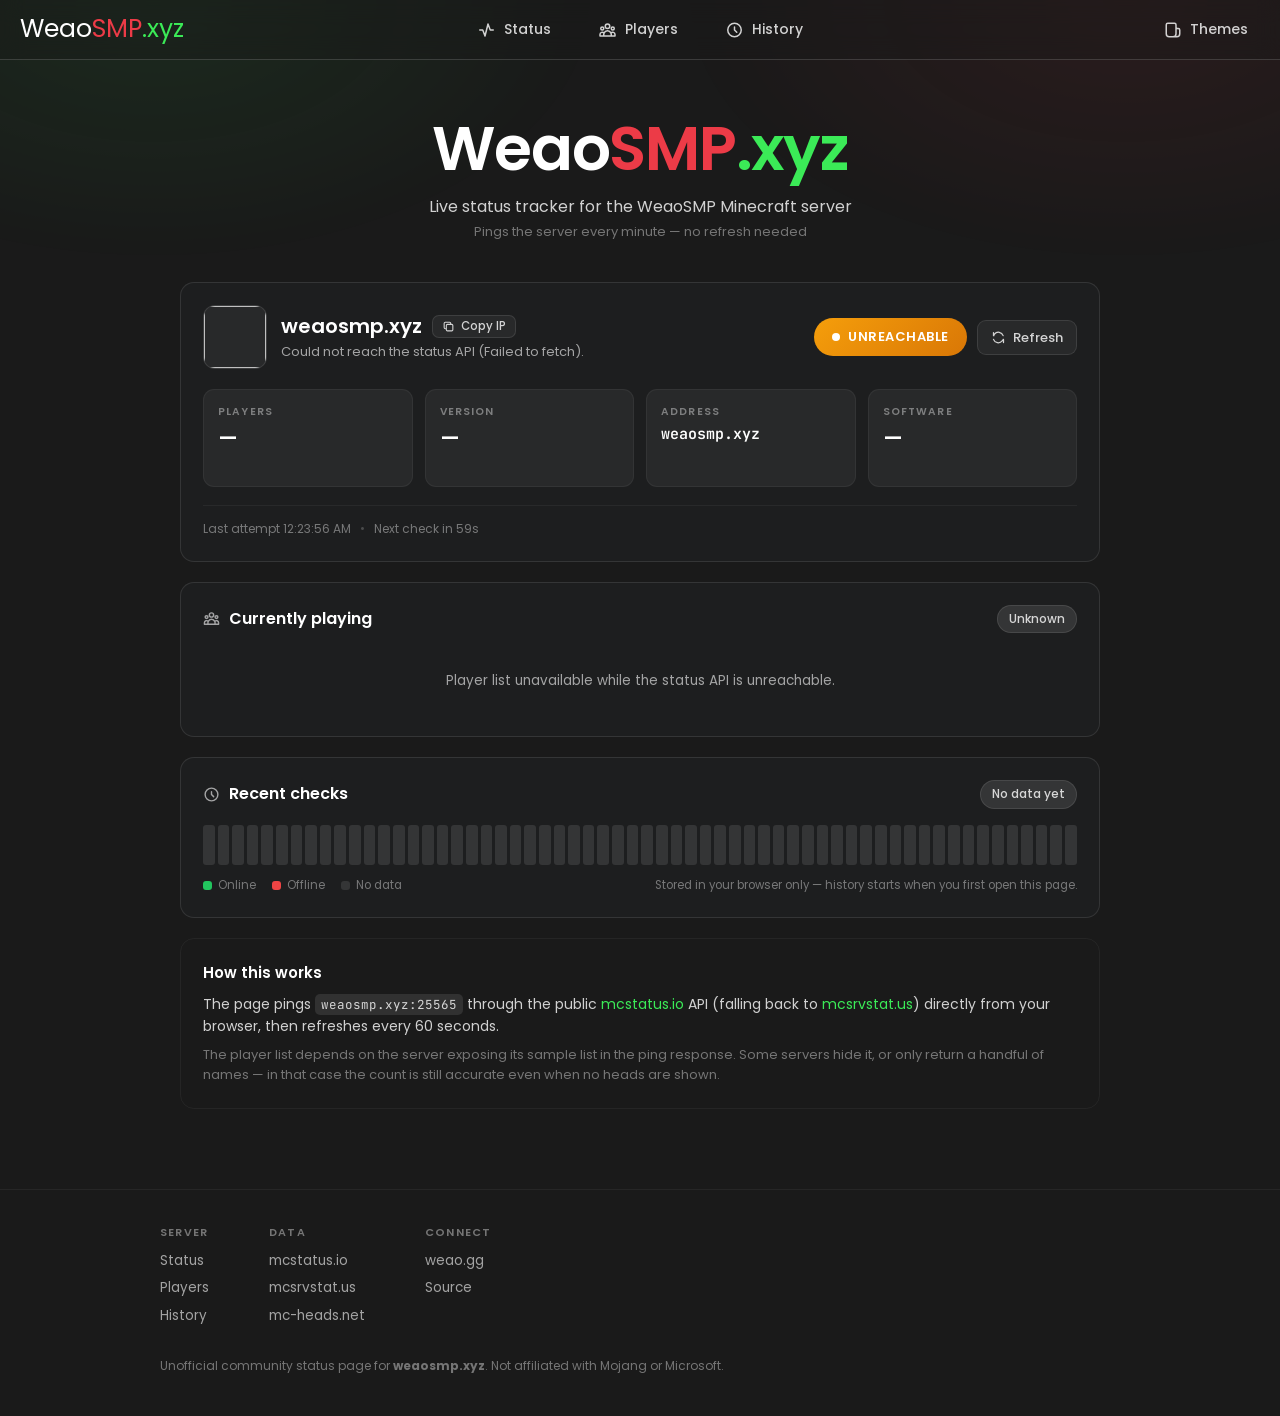
==== index.html @ 973eec1a "Add WeaoSMP.xyz Minecraft server status page Static, client-side status tracker for weaosmp.xyz:2556" ====
<!DOCTYPE html>
<html lang="en" class="dark" data-theme="dark">
<head>
<meta charset="utf-8" />
<meta name="viewport" content="width=device-width, initial-scale=1, maximum-scale=5, viewport-fit=cover" />
<title>WeaoSMP.xyz &mdash; Server Status</title>
<meta name="description" content="Live status tracker for the weaosmp.xyz Minecraft server. Player count, version, MOTD and who's currently playing." />
<meta name="theme-color" content="#1a1a1a" />
<meta property="og:title" content="WeaoSMP.xyz — Server Status" />
<meta property="og:description" content="Live status tracker for the weaosmp.xyz Minecraft server." />
<meta property="og:type" content="website" />
<link rel="preconnect" href="https://fonts.googleapis.com" />
<link rel="preconnect" href="https://fonts.gstatic.com" crossorigin />
<link href="https://fonts.googleapis.com/css2?family=Poppins:wght@300;400;500;600;700&family=JetBrains+Mono:wght@400;500&display=swap" rel="stylesheet" />
<link rel="stylesheet" href="assets/css/style.css" />
<link rel="icon" href="data:image/svg+xml,%3Csvg xmlns='http://www.w3.org/2000/svg' viewBox='0 0 32 32'%3E%3Crect width='32' height='32' rx='7' fill='%231a1a1a'/%3E%3Ccircle cx='16' cy='16' r='7' fill='%233bea57'/%3E%3C/svg%3E" />
</head>
<body class="antialiased dark" data-theme="dark">

<div class="bg-gradient" aria-hidden="true"></div>

<header class="topbar">
  <div class="topbar-logo">
    <a class="logo" href="./"><span>Weao</span><span class="logo-red">SMP</span><span class="logo-green">.xyz</span></a>
  </div>

  <nav class="topbar-nav">
    <a class="nav-item" href="#status">
      <svg class="nav-icon" viewBox="0 0 24 24" fill="none" stroke="currentColor" stroke-width="2" aria-hidden="true"><path stroke-linecap="round" stroke-linejoin="round" d="M3 12h4l3 8 4-16 3 8h4"/></svg>
      <span>Status</span>
    </a>
    <a class="nav-item" href="#players">
      <svg class="nav-icon" viewBox="0 0 24 24" fill="none" stroke="currentColor" stroke-width="2" aria-hidden="true"><path stroke-linecap="round" stroke-linejoin="round" d="M17 20h5v-2a3 3 0 00-5.4-1.8M17 20H7m10 0v-2c0-.7-.1-1.3-.4-1.8M7 20H2v-2a3 3 0 015.4-1.8M7 20v-2c0-.7.1-1.3.4-1.8m0 0a5 5 0 019.2 0M15 7a3 3 0 11-6 0 3 3 0 016 0zm6 3a2 2 0 11-4 0 2 2 0 014 0zM7 10a2 2 0 11-4 0 2 2 0 014 0z"/></svg>
      <span>Players</span>
    </a>
    <a class="nav-item" href="#history">
      <svg class="nav-icon" viewBox="0 0 24 24" fill="none" stroke="currentColor" stroke-width="2" aria-hidden="true"><path stroke-linecap="round" stroke-linejoin="round" d="M12 8v4l3 3m6-3a9 9 0 11-18 0 9 9 0 0118 0z"/></svg>
      <span>History</span>
    </a>
  </nav>

  <div class="topbar-actions">
    <button class="nav-item theme-btn" id="theme-btn" type="button" aria-label="Change theme" aria-haspopup="true" aria-expanded="false">
      <svg class="nav-icon" viewBox="0 0 24 24" fill="none" stroke="currentColor" stroke-width="2" aria-hidden="true"><path stroke-linecap="round" stroke-linejoin="round" d="M7 21a4 4 0 01-4-4V5a2 2 0 012-2h9a2 2 0 012 2v12a4 4 0 01-4 4H7zm0 0h10a4 4 0 004-4v-5a2 2 0 00-2-2h-2"/></svg>
      <span>Themes</span>
    </button>
    <div class="theme-menu" id="theme-menu" role="menu" hidden></div>
  </div>
</header>

<main class="page">

  <section class="hero">
    <h1 class="hero-title"><span>Weao</span><span class="logo-red">SMP</span><span class="logo-green">.xyz</span></h1>
    <p class="hero-sub">Live status tracker for the WeaoSMP Minecraft server</p>
    <p class="hero-sub-alt">Pings the server every minute &mdash; no refresh needed</p>
  </section>

  <!-- ===== STATUS ===== -->
  <section id="status" class="card status-card" aria-busy="true">
    <div class="status-head">
      <div class="status-identity">
        <img class="server-icon" id="server-icon" alt="" width="64" height="64" />
        <div class="status-identity-text">
          <div class="status-host">
            <span id="host-label">weaosmp.xyz</span>
            <button class="copy-btn" id="copy-btn" type="button" title="Copy server address">
              <svg viewBox="0 0 24 24" fill="none" stroke="currentColor" stroke-width="2" aria-hidden="true"><path stroke-linecap="round" stroke-linejoin="round" d="M8 16H6a2 2 0 01-2-2V6a2 2 0 012-2h8a2 2 0 012 2v2m-6 12h8a2 2 0 002-2v-8a2 2 0 00-2-2h-8a2 2 0 00-2 2v8a2 2 0 002 2z"/></svg>
              <span>Copy IP</span>
            </button>
          </div>
          <div class="status-sub" id="status-sub">Contacting the server&hellip;</div>
        </div>
      </div>

      <div class="status-right">
        <span class="status-badge is-checking" id="status-badge">
          <span class="status-dot"></span><span id="status-badge-text">Checking</span>
        </span>
        <button class="refresh-btn" id="refresh-btn" type="button" title="Refresh now">
          <svg class="refresh-icon" viewBox="0 0 24 24" fill="none" stroke="currentColor" stroke-width="2" aria-hidden="true"><path stroke-linecap="round" stroke-linejoin="round" d="M4 4v5h.6M20 20v-5h-.6M19.4 9A8 8 0 005.6 6.6L4 9m0 6a8 8 0 0013.8 2.4L20 15"/></svg>
          <span id="refresh-label">Refresh</span>
        </button>
      </div>
    </div>

    <div class="motd-wrap" id="motd-wrap" hidden>
      <div class="motd-label">MOTD</div>
      <pre class="motd" id="motd"></pre>
    </div>

    <div class="stat-grid" id="stat-grid">
      <div class="stat"><div class="stat-label">Players</div><div class="stat-value" id="stat-players">&mdash;</div><div class="stat-meta" id="stat-players-meta">&nbsp;</div></div>
      <div class="stat"><div class="stat-label">Version</div><div class="stat-value" id="stat-version">&mdash;</div><div class="stat-meta" id="stat-protocol">&nbsp;</div></div>
      <div class="stat"><div class="stat-label">Address</div><div class="stat-value mono" id="stat-address">weaosmp.xyz</div><div class="stat-meta mono" id="stat-ip">&nbsp;</div></div>
      <div class="stat"><div class="stat-label">Software</div><div class="stat-value" id="stat-software">&mdash;</div><div class="stat-meta" id="stat-plugins">&nbsp;</div></div>
    </div>

    <div class="capacity" id="capacity" hidden>
      <div class="capacity-head"><span>Server capacity</span><span id="capacity-pct">0%</span></div>
      <div class="capacity-bar"><div class="capacity-fill" id="capacity-fill" style="width:0%"></div></div>
    </div>

    <div class="status-foot">
      <span id="last-checked">Never checked</span>
      <span class="dot-sep">&bull;</span>
      <span id="next-check">Next check in &mdash;s</span>
    </div>
  </section>

  <!-- ===== PLAYERS ===== -->
  <section id="players" class="card">
    <div class="card-head">
      <h2 class="card-title">
        <svg class="card-icon" viewBox="0 0 24 24" fill="none" stroke="currentColor" stroke-width="2" aria-hidden="true"><path stroke-linecap="round" stroke-linejoin="round" d="M17 20h5v-2a3 3 0 00-5.4-1.8M17 20H7m10 0v-2c0-.7-.1-1.3-.4-1.8M7 20H2v-2a3 3 0 015.4-1.8M7 20v-2c0-.7.1-1.3.4-1.8m0 0a5 5 0 019.2 0M15 7a3 3 0 11-6 0 3 3 0 016 0zm6 3a2 2 0 11-4 0 2 2 0 014 0zM7 10a2 2 0 11-4 0 2 2 0 014 0z"/></svg>
        Currently playing
      </h2>
      <span class="pill" id="players-pill">&mdash;</span>
    </div>
    <div class="player-grid" id="player-grid"></div>
    <p class="empty" id="players-empty">Waiting for the first ping&hellip;</p>
  </section>

  <!-- ===== HISTORY ===== -->
  <section id="history" class="card">
    <div class="card-head">
      <h2 class="card-title">
        <svg class="card-icon" viewBox="0 0 24 24" fill="none" stroke="currentColor" stroke-width="2" aria-hidden="true"><path stroke-linecap="round" stroke-linejoin="round" d="M12 8v4l3 3m6-3a9 9 0 11-18 0 9 9 0 0118 0z"/></svg>
        Recent checks
      </h2>
      <span class="pill" id="uptime-pill">&mdash;</span>
    </div>
    <div class="uptime-strip" id="uptime-strip"></div>
    <div class="uptime-legend">
      <span><i class="sw sw-up"></i> Online</span>
      <span><i class="sw sw-down"></i> Offline</span>
      <span><i class="sw sw-none"></i> No data</span>
      <span class="uptime-note">Stored in your browser only &mdash; history starts when you first open this page.</span>
    </div>
    <div class="spark-wrap" id="spark-wrap" hidden>
      <div class="spark-head"><span>Player count over time</span><span id="spark-peak"></span></div>
      <svg class="spark" id="spark" viewBox="0 0 600 90" preserveAspectRatio="none" aria-hidden="true"></svg>
    </div>
  </section>

  <section class="how card card-quiet">
    <h2 class="card-title small">How this works</h2>
    <p>The page pings <code>weaosmp.xyz:25565</code> through the public
      <a href="https://mcstatus.io" target="_blank" rel="noopener noreferrer">mcstatus.io</a> API
      (falling back to <a href="https://mcsrvstat.us" target="_blank" rel="noopener noreferrer">mcsrvstat.us</a>) directly from your browser,
      then refreshes every 60 seconds.</p>
    <p class="muted">The player list depends on the server exposing its sample list in the ping response. Some servers hide it, or only return a handful of names &mdash; in that case the count is still accurate even when no heads are shown.</p>
  </section>

</main>

<footer class="footer">
  <div class="footer-cols">
    <div class="footer-col">
      <h3>Server</h3>
      <a href="#status">Status</a>
      <a href="#players">Players</a>
      <a href="#history">History</a>
    </div>
    <div class="footer-col">
      <h3>Data</h3>
      <a href="https://mcstatus.io" target="_blank" rel="noopener noreferrer">mcstatus.io</a>
      <a href="https://mcsrvstat.us" target="_blank" rel="noopener noreferrer">mcsrvstat.us</a>
      <a href="https://mc-heads.net" target="_blank" rel="noopener noreferrer">mc-heads.net</a>
    </div>
    <div class="footer-col">
      <h3>Connect</h3>
      <a href="https://weao.gg" target="_blank" rel="noopener noreferrer">weao.gg</a>
      <a href="https://github.com/mireyacs/weaosmp-status" target="_blank" rel="noopener noreferrer">Source</a>
    </div>
  </div>
  <p class="footer-copy">Unofficial community status page for <strong>weaosmp.xyz</strong>. Not affiliated with Mojang or Microsoft.</p>
</footer>

<div class="toast" id="toast" role="status" aria-live="polite" hidden></div>

<script src="assets/js/app.js"></script>
</body>
</html>
---- assets/css/style.css ----
/* ==========================================================================
   WeaoSMP.xyz status page
   Theme tokens mirror the WEAO (weao.gg) design system.
   ========================================================================== */

:root {
  --font-poppins: "Poppins", ui-sans-serif, system-ui, sans-serif;
  --font-mono: "JetBrains Mono", ui-monospace, SFMono-Regular, Menlo, Consolas, monospace;

  --gradient-opacity: .5;
  --weao-green: #3bea57;
  --weao-red: #ec3b47;

  --status-updated-start: #22c55e;
  --status-updated-end: #16a34a;
  --status-outdated-start: #ef4444;
  --status-outdated-end: #dc2626;

  --badge-blue-bg: #2563eb;
  --badge-gray-bg: #6b7280;
  --badge-green-bg: #16a34a;
  --badge-purple-bg: #7c3aed;

  --warning-yellow-bg: #f59e0b1a;
  --warning-yellow-border: #f59e0b;
}

/* --- dark (default WEAO theme) --- */
[data-theme="dark"] {
  --background: #1a1a1a;
  --background-alt: #000;
  --background-secondary: #2124257c;
  --foreground: #fff;
  --foreground-alt: #fffc;
  --foreground-muted: #fff9;
  --foreground-subtle: #fff6;
  --border-primary: #ffffff1a;
  --border-secondary: #ffffff0d;
  --topbar-bg: #191a1a66;
  --topbar-border: #ffffff26;
  --logo-foreground: var(--foreground);
  --interactive-primary: #ffffff0d;
  --interactive-primary-hover: #ffffff14;
  --interactive-secondary: #ffffff1a;
  --interactive-secondary-hover: #ffffff26;
  --interactive-selected: #3bea5726;
  --gradient-color-1: rgba(59, 234, 87, var(--gradient-opacity));
  --gradient-color-2: rgba(236, 59, 71, var(--gradient-opacity));
  --scrollbar-thumb: #ffffff26;
  --scrollbar-thumb-hover: #ffffff40;
}

/* --- amoled --- */
[data-theme="amoled"] {
  --background: #000;
  --background-alt: #000;
  --background-secondary: #0a0a0a;
  --foreground: #fff;
  --foreground-alt: #d0d0d0cc;
  --foreground-muted: #d0d0d099;
  --foreground-subtle: #d0d0d066;
  --border-primary: #ffffff14;
  --border-secondary: #ffffff0a;
  --topbar-bg: #0006;
  --topbar-border: #ffffff1a;
  --logo-foreground: #fff;
  --interactive-primary: #ffffff08;
  --interactive-primary-hover: #ffffff0f;
  --interactive-secondary: #ffffff14;
  --interactive-secondary-hover: #ffffff1f;
  --interactive-selected: #64646433;
  --gradient-color-1: rgba(80, 80, 80, var(--gradient-opacity));
  --gradient-color-2: rgba(60, 60, 60, var(--gradient-opacity));
  --weao-green: gray;
  --weao-red: gray;
  --scrollbar-thumb: #ffffff1a;
  --scrollbar-thumb-hover: #ffffff26;
}

/* --- kyoto --- */
[data-theme="kyoto"] {
  --background: #171821;
  --background-alt: #1a1b26;
  --background-secondary: #1a1b26;
  --foreground: #d1d9f9;
  --foreground-alt: #5d5f6fcc;
  --foreground-muted: #8990af;
  --foreground-subtle: #5d5f6f99;
  --border-primary: #5d5f6f38;
  --border-secondary: #5d5f6f1c;
  --topbar-bg: #171821cc;
  --topbar-border: #ffffff26;
  --logo-foreground: #fff;
  --interactive-primary: #2c2d3f54;
  --interactive-primary-hover: #2c2d3f8c;
  --interactive-secondary: #2c2e41;
  --interactive-secondary-hover: #373950;
  --interactive-selected: #8990af3d;
  --gradient-color-1: rgba(209, 217, 249, var(--gradient-opacity));
  --gradient-color-2: rgba(94, 102, 119, var(--gradient-opacity));
  --weao-green: #d1d9f9;
  --weao-red: #d1d9f9;
  --scrollbar-thumb: #5d5f6f38;
  --scrollbar-thumb-hover: #d1d9f980;
}

/* --- light --- */
[data-theme="light"] {
  --background: #f5f5f5;
  --background-alt: #fff;
  --background-secondary: #ffffff;
  --foreground: #121212;
  --foreground-alt: #000c;
  --foreground-muted: #0009;
  --foreground-subtle: #0006;
  --border-primary: #0000001a;
  --border-secondary: #0000000d;
  --topbar-bg: #ffffff50;
  --topbar-border: #00000014;
  --logo-foreground: var(--foreground);
  --interactive-primary: #0000000d;
  --interactive-primary-hover: #00000014;
  --interactive-secondary: #00000014;
  --interactive-secondary-hover: #0000001f;
  --interactive-selected: #3bea5726;
  --gradient-color-1: rgba(59, 234, 87, var(--gradient-opacity));
  --gradient-color-2: rgba(236, 59, 71, var(--gradient-opacity));
  --scrollbar-thumb: #00000026;
  --scrollbar-thumb-hover: #00000040;
}

/* ========================================================================== */

*, *::before, *::after { box-sizing: border-box; }

html { scroll-behavior: smooth; scroll-padding-top: 84px; }

body {
  margin: 0;
  min-height: 100vh;
  background: var(--background);
  color: var(--foreground);
  font-family: var(--font-poppins);
  font-size: 14px;
  line-height: 1.55;
  -webkit-font-smoothing: antialiased;
  -moz-osx-font-smoothing: grayscale;
  transition: background .25s ease, color .25s ease;
}

.bg-gradient {
  position: fixed;
  inset: 0 0 auto 0;
  height: 620px;
  pointer-events: none;
  z-index: 0;
  opacity: .16;
  background:
    radial-gradient(58% 70% at 12% 0%, var(--gradient-color-1) 0%, transparent 62%),
    radial-gradient(58% 70% at 88% 0%, var(--gradient-color-2) 0%, transparent 62%);
}

::-webkit-scrollbar { width: 10px; height: 10px; }
::-webkit-scrollbar-track { background: transparent; }
::-webkit-scrollbar-thumb { background: var(--scrollbar-thumb); border-radius: 8px; }
::-webkit-scrollbar-thumb:hover { background: var(--scrollbar-thumb-hover); }

a { color: inherit; }
code, .mono { font-family: var(--font-mono); }

/* ===== Topbar ===== */
.topbar {
  position: fixed;
  top: 0; left: 0;
  width: 100%;
  height: 60px;
  display: flex;
  align-items: center;
  justify-content: space-between;
  padding: 0 20px;
  z-index: 100;
  background: var(--topbar-bg);
  border-bottom: 1px solid var(--topbar-border);
  backdrop-filter: blur(12px);
  -webkit-backdrop-filter: blur(12px);
}

.topbar-logo { display: flex; align-items: center; flex-shrink: 0; }

.logo {
  font-size: 25px;
  font-weight: 400;
  color: var(--logo-foreground);
  text-decoration: none;
  transition: opacity .2s ease;
  white-space: nowrap;
}
.logo:hover { opacity: .8; }
.logo-green { color: var(--weao-green); }
.logo-red { color: var(--weao-red); }

.topbar-nav {
  position: absolute;
  left: 50%;
  transform: translateX(-50%);
  display: flex;
  gap: 24px;
}

.nav-item {
  display: flex;
  align-items: center;
  gap: 8px;
  padding: 6px 12px;
  border-radius: 8px;
  text-decoration: none;
  color: var(--foreground);
  font-size: 14px;
  font-weight: 500;
  font-family: var(--font-poppins);
  background: none;
  border: none;
  cursor: pointer;
  opacity: .8;
  transition: background .2s ease, opacity .2s ease;
}
.nav-item:hover { opacity: 1; background: var(--interactive-primary-hover); }
.nav-icon { width: 18px; height: 18px; flex-shrink: 0; }

.topbar-actions { position: relative; flex-shrink: 0; }

.theme-menu {
  position: absolute;
  right: 0;
  top: calc(100% + 10px);
  min-width: 168px;
  padding: 6px;
  border-radius: 12px;
  background: var(--background);
  border: 1px solid var(--border-primary);
  box-shadow: 0 18px 40px rgba(0, 0, 0, .45);
  display: flex;
  flex-direction: column;
  gap: 2px;
}
.theme-menu[hidden] { display: none; }
.theme-option {
  display: flex;
  align-items: center;
  gap: 10px;
  padding: 8px 10px;
  border: 1px solid transparent;
  border-radius: 8px;
  background: none;
  color: var(--foreground);
  font: 500 13px/1 var(--font-poppins);
  text-align: left;
  cursor: pointer;
  transition: background .15s ease;
}
.theme-option:hover { background: var(--interactive-primary-hover); }
.theme-option[aria-checked="true"] {
  background: var(--interactive-selected);
  border-color: var(--weao-green);
}
.theme-swatch {
  width: 14px; height: 14px;
  border-radius: 4px;
  border: 1px solid var(--border-primary);
  flex-shrink: 0;
}

/* ===== Layout ===== */
.page {
  position: relative;
  z-index: 1;
  max-width: 960px;
  margin: 0 auto;
  padding: 60px 20px 40px;
}

.hero { text-align: center; padding: 56px 0 40px; }
.hero-title {
  margin: 0;
  font-size: clamp(38px, 8vw, 62px);
  font-weight: 600;
  letter-spacing: -.02em;
  line-height: 1.05;
}
.hero-sub { margin: 14px 0 2px; font-size: 16px; color: var(--foreground-alt); }
.hero-sub-alt { margin: 0; font-size: 13px; color: var(--foreground-subtle); }

/* ===== Cards ===== */
.card {
  background: var(--background-secondary);
  border: 1px solid var(--border-primary);
  border-radius: 14px;
  padding: 22px;
  margin-bottom: 20px;
  scroll-margin-top: 80px;
}
.card-quiet { background: transparent; border-color: var(--border-secondary); }

.card-head {
  display: flex;
  align-items: center;
  justify-content: space-between;
  gap: 12px;
  margin-bottom: 16px;
}
.card-title {
  display: flex;
  align-items: center;
  gap: 9px;
  margin: 0;
  font-size: 16px;
  font-weight: 600;
}
.card-title.small { font-size: 15px; margin-bottom: 10px; }
.card-icon { width: 17px; height: 17px; color: var(--foreground-muted); }

.pill {
  padding: 4px 11px;
  border-radius: 999px;
  background: var(--interactive-secondary);
  border: 1px solid var(--border-primary);
  font-size: 12px;
  font-weight: 500;
  color: var(--foreground-alt);
  white-space: nowrap;
}

/* ===== Status card ===== */
.status-head {
  display: flex;
  align-items: center;
  justify-content: space-between;
  gap: 18px;
  flex-wrap: wrap;
}
.status-identity { display: flex; align-items: center; gap: 14px; min-width: 0; }

.server-icon {
  width: 64px; height: 64px;
  border-radius: 12px;
  border: 1px solid var(--border-primary);
  background: var(--interactive-primary);
  image-rendering: pixelated;
  flex-shrink: 0;
}

.status-host {
  display: flex;
  align-items: center;
  gap: 10px;
  font-size: 20px;
  font-weight: 600;
  flex-wrap: wrap;
}
.status-sub { font-size: 13px; color: var(--foreground-muted); }

.copy-btn {
  display: inline-flex;
  align-items: center;
  gap: 6px;
  padding: 4px 9px;
  border-radius: 7px;
  border: 1px solid var(--border-primary);
  background: var(--interactive-primary);
  color: var(--foreground-alt);
  font: 500 11.5px/1 var(--font-poppins);
  cursor: pointer;
  transition: background .18s ease, color .18s ease;
}
.copy-btn:hover { background: var(--interactive-secondary-hover); color: var(--foreground); }
.copy-btn svg { width: 13px; height: 13px; }

.status-right { display: flex; align-items: center; gap: 10px; }

.status-badge {
  display: inline-flex;
  align-items: center;
  gap: 8px;
  padding: 9px 18px;
  border-radius: 999px;
  font-size: 13px;
  font-weight: 600;
  letter-spacing: .04em;
  text-transform: uppercase;
  color: #fff;
  white-space: nowrap;
}
.status-badge.is-online {
  background: linear-gradient(135deg, var(--status-updated-start), var(--status-updated-end));
  box-shadow: 0 0 22px -6px var(--status-updated-start);
}
.status-badge.is-offline {
  background: linear-gradient(135deg, var(--status-outdated-start), var(--status-outdated-end));
  box-shadow: 0 0 22px -6px var(--status-outdated-start);
}
.status-badge.is-checking {
  background: var(--interactive-secondary);
  border: 1px solid var(--border-primary);
  color: var(--foreground-muted);
}
.status-badge.is-error {
  background: linear-gradient(135deg, #f59e0b, #d97706);
}

.status-dot {
  width: 8px; height: 8px;
  border-radius: 50%;
  background: currentColor;
  box-shadow: 0 0 0 0 currentColor;
}
.status-badge.is-online .status-dot { animation: pulse 2s infinite; }
@keyframes pulse {
  0%   { box-shadow: 0 0 0 0 rgba(255, 255, 255, .7); }
  70%  { box-shadow: 0 0 0 7px rgba(255, 255, 255, 0); }
  100% { box-shadow: 0 0 0 0 rgba(255, 255, 255, 0); }
}

.refresh-btn {
  display: inline-flex;
  align-items: center;
  gap: 7px;
  padding: 9px 13px;
  border-radius: 9px;
  border: 1px solid var(--border-primary);
  background: var(--interactive-primary);
  color: var(--foreground-alt);
  font: 500 13px/1 var(--font-poppins);
  cursor: pointer;
  transition: background .18s ease, color .18s ease;
}
.refresh-btn:hover:not(:disabled) { background: var(--interactive-secondary-hover); color: var(--foreground); }
.refresh-btn:disabled { opacity: .55; cursor: default; }
.refresh-icon { width: 15px; height: 15px; }
.refresh-btn.is-loading .refresh-icon { animation: spin .9s linear infinite; }
@keyframes spin { to { transform: rotate(360deg); } }

/* MOTD */
.motd-wrap {
  margin-top: 20px;
  padding: 14px 16px;
  border-radius: 11px;
  background: var(--background-alt);
  border: 1px solid var(--border-secondary);
}
.motd-label {
  font-size: 10.5px;
  font-weight: 600;
  letter-spacing: .11em;
  text-transform: uppercase;
  color: var(--foreground-subtle);
  margin-bottom: 7px;
}
.motd {
  margin: 0;
  font-family: var(--font-mono);
  font-size: 13.5px;
  line-height: 1.6;
  white-space: pre-wrap;
  word-break: break-word;
  color: var(--foreground);
}
.minecraft-format-obfuscated { animation: obf .6s steps(2) infinite; }
@keyframes obf { 50% { opacity: .35; } }

/* Stats */
.stat-grid {
  margin-top: 20px;
  display: grid;
  grid-template-columns: repeat(auto-fit, minmax(160px, 1fr));
  gap: 12px;
}
.stat {
  padding: 14px;
  border-radius: 11px;
  background: var(--interactive-primary);
  border: 1px solid var(--border-secondary);
}
.stat-label {
  font-size: 10.5px;
  font-weight: 600;
  letter-spacing: .11em;
  text-transform: uppercase;
  color: var(--foreground-subtle);
}
.stat-value {
  margin-top: 5px;
  font-size: 21px;
  font-weight: 600;
  line-height: 1.2;
  word-break: break-word;
}
.stat-value.mono { font-size: 15px; }
.stat-meta {
  margin-top: 3px;
  font-size: 12px;
  color: var(--foreground-muted);
  word-break: break-word;
}

/* Capacity bar */
.capacity { margin-top: 18px; }
.capacity-head {
  display: flex;
  justify-content: space-between;
  font-size: 12px;
  color: var(--foreground-muted);
  margin-bottom: 7px;
}
.capacity-bar {
  height: 7px;
  border-radius: 999px;
  background: var(--interactive-secondary);
  overflow: hidden;
}
.capacity-fill {
  height: 100%;
  border-radius: 999px;
  background: linear-gradient(90deg, var(--status-updated-start), var(--status-updated-end));
  transition: width .5s cubic-bezier(.4, 0, .2, 1);
}

.status-foot {
  margin-top: 18px;
  padding-top: 14px;
  border-top: 1px solid var(--border-secondary);
  display: flex;
  align-items: center;
  gap: 9px;
  flex-wrap: wrap;
  font-size: 12px;
  color: var(--foreground-subtle);
}
.dot-sep { opacity: .5; }

/* ===== Players ===== */
.player-grid {
  display: grid;
  grid-template-columns: repeat(auto-fill, minmax(168px, 1fr));
  gap: 10px;
}
.player {
  display: flex;
  align-items: center;
  gap: 10px;
  padding: 9px 11px;
  border-radius: 10px;
  background: var(--interactive-primary);
  border: 1px solid var(--border-secondary);
  transition: background .18s ease, transform .18s ease, border-color .18s ease;
}
.player-text { min-width: 0; flex: 1; }
.player:hover {
  background: var(--interactive-primary-hover);
  border-color: var(--border-primary);
  transform: translateY(-1px);
}
.player-head {
  width: 32px; height: 32px;
  border-radius: 7px;
  image-rendering: pixelated;
  background: var(--interactive-secondary);
  flex-shrink: 0;
}
.player-name {
  min-width: 0;
  font-size: 13.5px;
  font-weight: 500;
  overflow: hidden;
  text-overflow: ellipsis;
  white-space: nowrap;
}
.player-tag { font-size: 11px; color: var(--foreground-subtle); }

.empty {
  margin: 0;
  padding: 22px 4px;
  text-align: center;
  font-size: 13.5px;
  color: var(--foreground-muted);
}

/* ===== Uptime ===== */
.uptime-strip {
  display: flex;
  gap: 3px;
  align-items: flex-end;
  height: 40px;
}
.uptime-cell {
  flex: 1;
  min-width: 3px;
  height: 100%;
  border-radius: 3px;
  background: var(--interactive-secondary);
  transition: transform .15s ease, filter .15s ease;
}
.uptime-cell:hover { transform: scaleY(1.08); filter: brightness(1.25); }
.uptime-cell.up { background: linear-gradient(180deg, var(--status-updated-start), var(--status-updated-end)); }
.uptime-cell.down { background: linear-gradient(180deg, var(--status-outdated-start), var(--status-outdated-end)); }

.uptime-legend {
  margin-top: 12px;
  display: flex;
  align-items: center;
  gap: 16px;
  flex-wrap: wrap;
  font-size: 11.5px;
  color: var(--foreground-subtle);
}
.uptime-legend span { display: inline-flex; align-items: center; gap: 6px; }
.sw { width: 9px; height: 9px; border-radius: 3px; display: inline-block; }
.sw-up { background: var(--status-updated-start); }
.sw-down { background: var(--status-outdated-start); }
.sw-none { background: var(--interactive-secondary); }
.uptime-note { margin-left: auto; }

.spark-wrap {
  margin-top: 20px;
  padding-top: 16px;
  border-top: 1px solid var(--border-secondary);
}
.spark-head {
  display: flex;
  justify-content: space-between;
  font-size: 11.5px;
  color: var(--foreground-subtle);
  margin-bottom: 8px;
}
.spark { width: 100%; height: 90px; display: block; overflow: visible; }

/* ===== How / footer ===== */
.how p { margin: 0 0 8px; color: var(--foreground-alt); }
.how p.muted { margin-bottom: 0; color: var(--foreground-subtle); font-size: 13px; }
.how a { color: var(--weao-green); text-decoration: none; }
.how a:hover { text-decoration: underline; }
.how code {
  padding: 2px 6px;
  border-radius: 5px;
  background: var(--interactive-secondary);
  font-size: 12.5px;
}

.footer {
  position: relative;
  z-index: 1;
  border-top: 1px solid var(--border-secondary);
  padding: 34px 20px 40px;
  margin-top: 20px;
}
.footer-cols {
  max-width: 960px;
  margin: 0 auto;
  display: flex;
  gap: 60px;
  flex-wrap: wrap;
}
.footer-col { display: flex; flex-direction: column; gap: 7px; }
.footer-col h3 {
  margin: 0 0 3px;
  font-size: 11px;
  font-weight: 600;
  letter-spacing: .11em;
  text-transform: uppercase;
  color: var(--foreground-subtle);
}
.footer-col a {
  font-size: 13.5px;
  color: var(--foreground-muted);
  text-decoration: none;
  transition: color .18s ease;
}
.footer-col a:hover { color: var(--foreground); }
.footer-copy {
  max-width: 960px;
  margin: 30px auto 0;
  font-size: 12px;
  color: var(--foreground-subtle);
}

/* ===== Toast ===== */
.toast {
  position: fixed;
  left: 50%;
  bottom: 28px;
  transform: translate(-50%, 14px);
  padding: 11px 18px;
  border-radius: 11px;
  background: var(--background);
  border: 1px solid var(--border-primary);
  box-shadow: 0 16px 40px rgba(0, 0, 0, .45);
  font-size: 13px;
  font-weight: 500;
  opacity: 0;
  z-index: 200;
  transition: opacity .22s ease, transform .22s ease;
}
.toast.show { opacity: 1; transform: translate(-50%, 0); }
.toast.ok { border-color: var(--status-updated-start); }
.toast.err { border-color: var(--status-outdated-start); }

/* ===== Responsive ===== */
@media (max-width: 860px) {
  .topbar { padding: 0 16px; }
  .logo { font-size: 20px; }
  .topbar-nav { gap: 12px; }
  .nav-item span { display: none; }
  .theme-btn span { display: none; }
  .nav-item { padding: 8px; }
  .uptime-note { margin-left: 0; width: 100%; }
  .footer-cols { gap: 32px; }
}
@media (max-width: 620px) {
  .hero { padding: 40px 0 30px; }
  .status-head { flex-direction: column; align-items: flex-start; }
  .status-right { width: 100%; justify-content: space-between; }
  .card { padding: 18px; }
  .server-icon { width: 52px; height: 52px; }
  .status-host { font-size: 17px; }
}

@media (prefers-reduced-motion: reduce) {
  *, *::before, *::after {
    animation-duration: .01ms !important;
    animation-iteration-count: 1 !important;
    transition-duration: .01ms !important;
  }
  html { scroll-behavior: auto; }
}
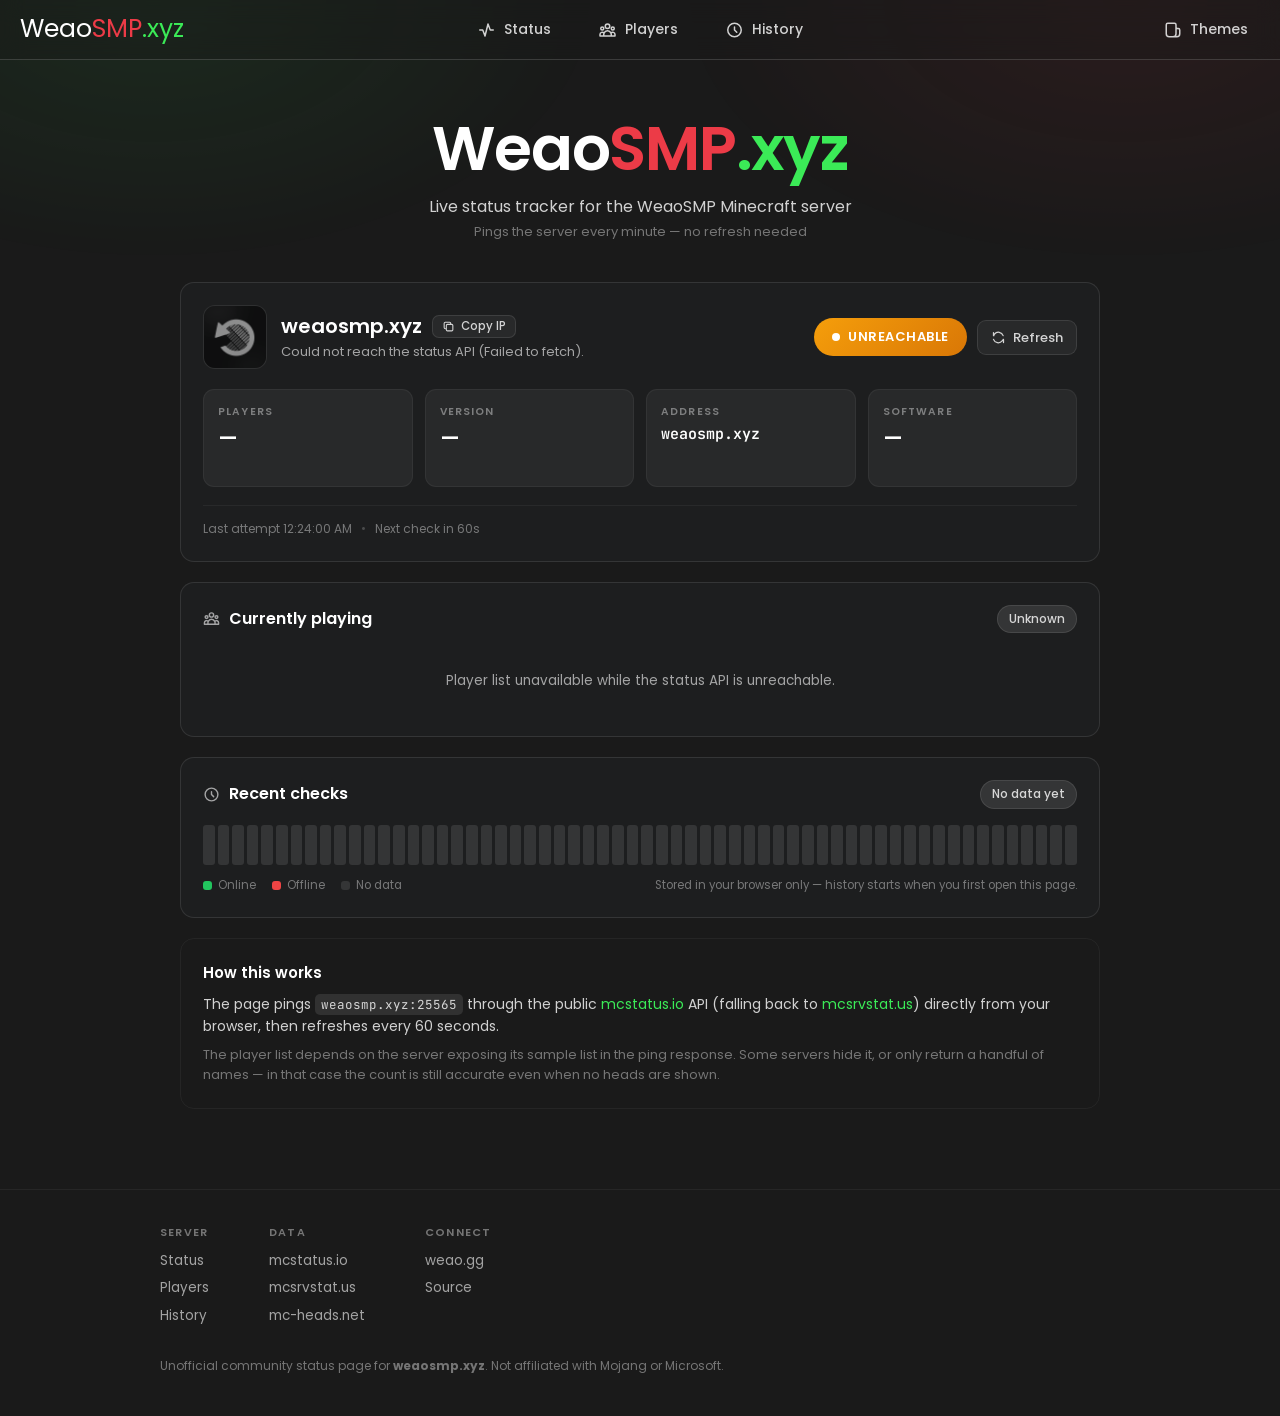
==== commit 6da6e939: "Use WEAO's favicon, the SMP icon, all nine themes, and a back-to-top button - Favicon is now weao.gg" ====
--- a/index.html
+++ b/index.html
@@ -13,7 +13,9 @@
 <link rel="preconnect" href="https://fonts.gstatic.com" crossorigin />
 <link href="https://fonts.googleapis.com/css2?family=Poppins:wght@300;400;500;600;700&family=JetBrains+Mono:wght@400;500&display=swap" rel="stylesheet" />
 <link rel="stylesheet" href="assets/css/style.css" />
-<link rel="icon" href="data:image/svg+xml,%3Csvg xmlns='http://www.w3.org/2000/svg' viewBox='0 0 32 32'%3E%3Crect width='32' height='32' rx='7' fill='%231a1a1a'/%3E%3Ccircle cx='16' cy='16' r='7' fill='%233bea57'/%3E%3C/svg%3E" />
+<link rel="icon" href="assets/img/favicon.ico" sizes="any" />
+<link rel="apple-touch-icon" href="assets/img/server-icon.webp" />
+<meta property="og:image" content="assets/img/server-icon.webp" />
 </head>
 <body class="antialiased dark" data-theme="dark">
 
@@ -60,7 +62,8 @@
   <section id="status" class="card status-card" aria-busy="true">
     <div class="status-head">
       <div class="status-identity">
-        <img class="server-icon" id="server-icon" alt="" width="64" height="64" />
+        <img class="server-icon is-down" id="server-icon" src="assets/img/server-icon.webp"
+             alt="WeaoSMP server icon" width="64" height="64" />
         <div class="status-identity-text">
           <div class="status-host">
             <span id="host-label">weaosmp.xyz</span>
@@ -177,6 +180,10 @@
   <p class="footer-copy">Unofficial community status page for <strong>weaosmp.xyz</strong>. Not affiliated with Mojang or Microsoft.</p>
 </footer>
 
+<button class="to-top" id="to-top" type="button" aria-label="Scroll back to top" title="Back to top">
+  <svg viewBox="0 0 24 24" fill="none" stroke="currentColor" stroke-width="2.2" aria-hidden="true"><path stroke-linecap="round" stroke-linejoin="round" d="M12 19V5m0 0l-7 7m7-7l7 7"/></svg>
+</button>
+
 <div class="toast" id="toast" role="status" aria-live="polite" hidden></div>
 
 <script src="assets/js/app.js"></script>
--- a/assets/css/style.css
+++ b/assets/css/style.css
@@ -25,7 +25,8 @@
   --warning-yellow-border: #f59e0b;
 }
 
-/* --- dark (default WEAO theme) --- */
+/* --- Themes, lifted verbatim from the WEAO design system --- */
+
 [data-theme="dark"] {
   --background: #1a1a1a;
   --background-alt: #000;
@@ -44,14 +45,15 @@
   --interactive-secondary: #ffffff1a;
   --interactive-secondary-hover: #ffffff26;
   --interactive-selected: #3bea5726;
-  --gradient-color-1: rgba(59, 234, 87, var(--gradient-opacity));
-  --gradient-color-2: rgba(236, 59, 71, var(--gradient-opacity));
+  --gradient-color-1: rgba(59,234,87,var(--gradient-opacity));
+  --gradient-color-2: rgba(236,59,71,var(--gradient-opacity));
   --scrollbar-thumb: #ffffff26;
   --scrollbar-thumb-hover: #ffffff40;
 }
 
-/* --- amoled --- */
 [data-theme="amoled"] {
+  --weao-green: gray;
+  --weao-red: gray;
   --background: #000;
   --background-alt: #000;
   --background-secondary: #0a0a0a;
@@ -69,23 +71,22 @@
   --interactive-secondary: #ffffff14;
   --interactive-secondary-hover: #ffffff1f;
   --interactive-selected: #64646433;
-  --gradient-color-1: rgba(80, 80, 80, var(--gradient-opacity));
-  --gradient-color-2: rgba(60, 60, 60, var(--gradient-opacity));
-  --weao-green: gray;
-  --weao-red: gray;
+  --gradient-color-1: rgba(80,80,80,var(--gradient-opacity));
+  --gradient-color-2: rgba(60,60,60,var(--gradient-opacity));
   --scrollbar-thumb: #ffffff1a;
   --scrollbar-thumb-hover: #ffffff26;
 }
 
-/* --- kyoto --- */
 [data-theme="kyoto"] {
+  --weao-green: #d1d9f9;
+  --weao-red: #d1d9f9;
   --background: #171821;
   --background-alt: #1a1b26;
   --background-secondary: #1a1b26;
   --foreground: #d1d9f9;
   --foreground-alt: #5d5f6fcc;
-  --foreground-muted: #8990af;
-  --foreground-subtle: #5d5f6f99;
+  --foreground-muted: #5d5f6f99;
+  --foreground-subtle: #5d5f6f66;
   --border-primary: #5d5f6f38;
   --border-secondary: #5d5f6f1c;
   --topbar-bg: #171821cc;
@@ -96,19 +97,18 @@
   --interactive-secondary: #2c2e41;
   --interactive-secondary-hover: #373950;
   --interactive-selected: #8990af3d;
-  --gradient-color-1: rgba(209, 217, 249, var(--gradient-opacity));
-  --gradient-color-2: rgba(94, 102, 119, var(--gradient-opacity));
-  --weao-green: #d1d9f9;
-  --weao-red: #d1d9f9;
+  --gradient-color-1: rgba(209,217,249,var(--gradient-opacity));
+  --gradient-color-2: rgba(94,102,119,var(--gradient-opacity));
   --scrollbar-thumb: #5d5f6f38;
   --scrollbar-thumb-hover: #d1d9f980;
 }
 
-/* --- light --- */
 [data-theme="light"] {
+  --weao-green: #3bea57;
+  --weao-red: #ec3b47;
   --background: #f5f5f5;
   --background-alt: #fff;
-  --background-secondary: #ffffff;
+  --background-secondary: #0000000d;
   --foreground: #121212;
   --foreground-alt: #000c;
   --foreground-muted: #0009;
@@ -123,8 +123,139 @@
   --interactive-secondary: #00000014;
   --interactive-secondary-hover: #0000001f;
   --interactive-selected: #3bea5726;
-  --gradient-color-1: rgba(59, 234, 87, var(--gradient-opacity));
-  --gradient-color-2: rgba(236, 59, 71, var(--gradient-opacity));
+  --gradient-color-1: rgba(59,234,87,var(--gradient-opacity));
+  --gradient-color-2: rgba(236,59,71,var(--gradient-opacity));
+  --scrollbar-thumb: #00000026;
+  --scrollbar-thumb-hover: #00000040;
+}
+
+[data-theme="voxlis"] {
+  --weao-green: #dc2626;
+  --weao-red: #dc2626;
+  --background: #000;
+  --background-alt: #000;
+  --background-secondary: #0707077c;
+  --foreground: #fff;
+  --foreground-alt: #fffc;
+  --foreground-muted: #fff9;
+  --foreground-subtle: #fff6;
+  --border-primary: #ffffff1a;
+  --border-secondary: #ffffff0d;
+  --topbar-bg: #0000002d;
+  --topbar-border: #ffffff26;
+  --logo-foreground: var(--foreground);
+  --interactive-primary: #ffffff0d;
+  --interactive-primary-hover: #ffffff14;
+  --interactive-secondary: #ffffff1a;
+  --interactive-secondary-hover: #ffffff26;
+  --interactive-selected: #dc262626;
+  --gradient-color-1: rgba(220,38,38,var(--gradient-opacity));
+  --gradient-color-2: rgba(0,0,0,var(--gradient-opacity));
+  --scrollbar-thumb: #ffffff26;
+  --scrollbar-thumb-hover: #ffffff40;
+}
+
+[data-theme="pulsery"] {
+  --gradient-opacity: .2;
+  --weao-green: #6366f1;
+  --weao-red: #6366f1;
+  --background: #0a0a0f;
+  --background-alt: #0a0a0f;
+  --background-secondary: #0a0a0fe6;
+  --foreground: #fff;
+  --foreground-alt: #fffc;
+  --foreground-muted: #fff9;
+  --foreground-subtle: #fff6;
+  --border-primary: #6366f11f;
+  --border-secondary: #6365f113;
+  --topbar-bg: #191a1a38;
+  --topbar-border: #0a0a0f42;
+  --logo-foreground: #8b5cf6;
+  --interactive-primary: #18182093;
+  --interactive-primary-hover: #22223071;
+  --interactive-secondary: #161625;
+  --interactive-secondary-hover: #4b4cb140;
+  --interactive-selected: #6366f133;
+  --gradient-color-1: rgba(99,102,241,var(--gradient-opacity));
+  --gradient-color-2: rgba(99,102,241,var(--gradient-opacity));
+  --scrollbar-thumb: #ffffff26;
+  --scrollbar-thumb-hover: #ffffff40;
+}
+
+[data-theme="sirmeme"] {
+  --weao-green: #ff00d8;
+  --weao-red: #35ff03;
+  --background: #000;
+  --background-alt: #000;
+  --background-secondary: #0b0c0c7c;
+  --foreground: #fff;
+  --foreground-alt: #fffc;
+  --foreground-muted: #fff9;
+  --foreground-subtle: #fff6;
+  --border-primary: #ffffff1a;
+  --border-secondary: #ffffff0d;
+  --topbar-bg: #0006;
+  --topbar-border: #ffffff26;
+  --logo-foreground: var(--foreground);
+  --interactive-primary: #ffffff0d;
+  --interactive-primary-hover: #ffffff14;
+  --interactive-secondary: #ffffff1a;
+  --interactive-secondary-hover: #ffffff26;
+  --interactive-selected: #ff00d826;
+  --gradient-color-1: rgba(53,255,3,var(--gradient-opacity));
+  --gradient-color-2: rgba(255,0,216,var(--gradient-opacity));
+  --scrollbar-thumb: #ffffff26;
+  --scrollbar-thumb-hover: #ffffff40;
+}
+
+[data-theme="revision"] {
+  --weao-green: #3bea57;
+  --weao-red: #ec3b47;
+  --background: #0f0f14;
+  --background-alt: #0a0a0c;
+  --background-secondary: #0f0f14;
+  --foreground: #e0e0e0;
+  --foreground-alt: #e0e0e0cc;
+  --foreground-muted: #e0e0e099;
+  --foreground-subtle: #e0e0e066;
+  --border-primary: #e0e0e014;
+  --border-secondary: #22222f;
+  --topbar-bg: #1d0e13b7;
+  --topbar-border: #e06c751a;
+  --logo-foreground: var(--foreground);
+  --interactive-primary: #16161e;
+  --interactive-primary-hover: #16161e;
+  --interactive-secondary: #ffffff0a;
+  --interactive-secondary-hover: #ffffff0f;
+  --interactive-selected: #3bea571a;
+  --gradient-color-1: rgba(224,108,117,var(--gradient-opacity));
+  --gradient-color-2: rgba(10,10,10,var(--gradient-opacity));
+  --scrollbar-thumb: #e06c7533;
+  --scrollbar-thumb-hover: #e06c754d;
+}
+
+[data-theme="ball20"] {
+  --weao-green: #000;
+  --weao-red: #000;
+  --background: #fff;
+  --background-alt: #fff;
+  --background-secondary: #fff;
+  --foreground: #000;
+  --foreground-alt: #000c;
+  --foreground-muted: #0009;
+  --foreground-subtle: #0006;
+  --border-primary: #0000001a;
+  --border-secondary: #0000000d;
+  --topbar-bg: #ffffffe6;
+  --topbar-border: #0000001a;
+  --logo-foreground: #000;
+  --interactive-primary: #0000000d;
+  --interactive-primary-hover: #00000014;
+  --interactive-secondary: #0000001a;
+  --interactive-secondary-hover: #00000026;
+  --interactive-selected: #00000026;
+  --gradient-color-1: rgba(0,0,0,var(--gradient-opacity));
+  --gradient-color-2: rgba(0,0,0,var(--gradient-opacity));
   --scrollbar-thumb: #00000026;
   --scrollbar-thumb-hover: #00000040;
 }
@@ -233,7 +364,9 @@
   position: absolute;
   right: 0;
   top: calc(100% + 10px);
-  min-width: 168px;
+  min-width: 186px;
+  max-height: min(70vh, 420px);
+  overflow-y: auto;
   padding: 6px;
   border-radius: 12px;
   background: var(--background);
@@ -252,19 +385,21 @@
   border: 1px solid transparent;
   border-radius: 8px;
   background: none;
-  color: var(--foreground);
+  color: var(--foreground-muted);
   font: 500 13px/1 var(--font-poppins);
   text-align: left;
   cursor: pointer;
-  transition: background .15s ease;
-}
-.theme-option:hover { background: var(--interactive-primary-hover); }
+  transition: background .15s ease, color .15s ease, border-color .15s ease;
+}
+.theme-option:hover { background: var(--interactive-primary-hover); color: var(--foreground-alt); }
 .theme-option[aria-checked="true"] {
   background: var(--interactive-selected);
   border-color: var(--weao-green);
+  color: var(--foreground);
+  font-weight: 600;
 }
 .theme-swatch {
-  width: 14px; height: 14px;
+  width: 15px; height: 15px;
   border-radius: 4px;
   border: 1px solid var(--border-primary);
   flex-shrink: 0;
@@ -345,8 +480,13 @@
   border-radius: 12px;
   border: 1px solid var(--border-primary);
   background: var(--interactive-primary);
-  image-rendering: pixelated;
+  object-fit: cover;
   flex-shrink: 0;
+  transition: filter .35s ease, opacity .35s ease;
+}
+.server-icon.is-down {
+  filter: grayscale(1);
+  opacity: .55;
 }
 
 .status-host {
@@ -681,6 +821,42 @@
   font-size: 12px;
   color: var(--foreground-subtle);
 }
+
+/* ===== Scroll to top ===== */
+.to-top {
+  position: fixed;
+  right: 24px;
+  bottom: 24px;
+  width: 46px;
+  height: 46px;
+  display: grid;
+  place-items: center;
+  border-radius: 50%;
+  border: 1px solid var(--border-primary);
+  background: var(--background-secondary);
+  color: var(--foreground-alt);
+  cursor: pointer;
+  z-index: 150;
+  backdrop-filter: blur(12px);
+  -webkit-backdrop-filter: blur(12px);
+  box-shadow: 0 10px 28px rgba(0, 0, 0, .38);
+  opacity: 0;
+  visibility: hidden;
+  transform: translateY(14px) scale(.9);
+  transition: opacity .25s ease, transform .25s ease, visibility .25s, background .18s ease, color .18s ease, border-color .18s ease;
+}
+.to-top.show {
+  opacity: 1;
+  visibility: visible;
+  transform: translateY(0) scale(1);
+}
+.to-top:hover {
+  background: var(--interactive-secondary-hover);
+  border-color: var(--weao-green);
+  color: var(--foreground);
+}
+.to-top:active { transform: translateY(0) scale(.94); }
+.to-top svg { width: 20px; height: 20px; }
 
 /* ===== Toast ===== */
 .toast {
@@ -715,6 +891,7 @@
   .footer-cols { gap: 32px; }
 }
 @media (max-width: 620px) {
+  .to-top { right: 16px; bottom: 16px; width: 42px; height: 42px; }
   .hero { padding: 40px 0 30px; }
   .status-head { flex-direction: column; align-items: flex-start; }
   .status-right { width: 100%; justify-content: space-between; }
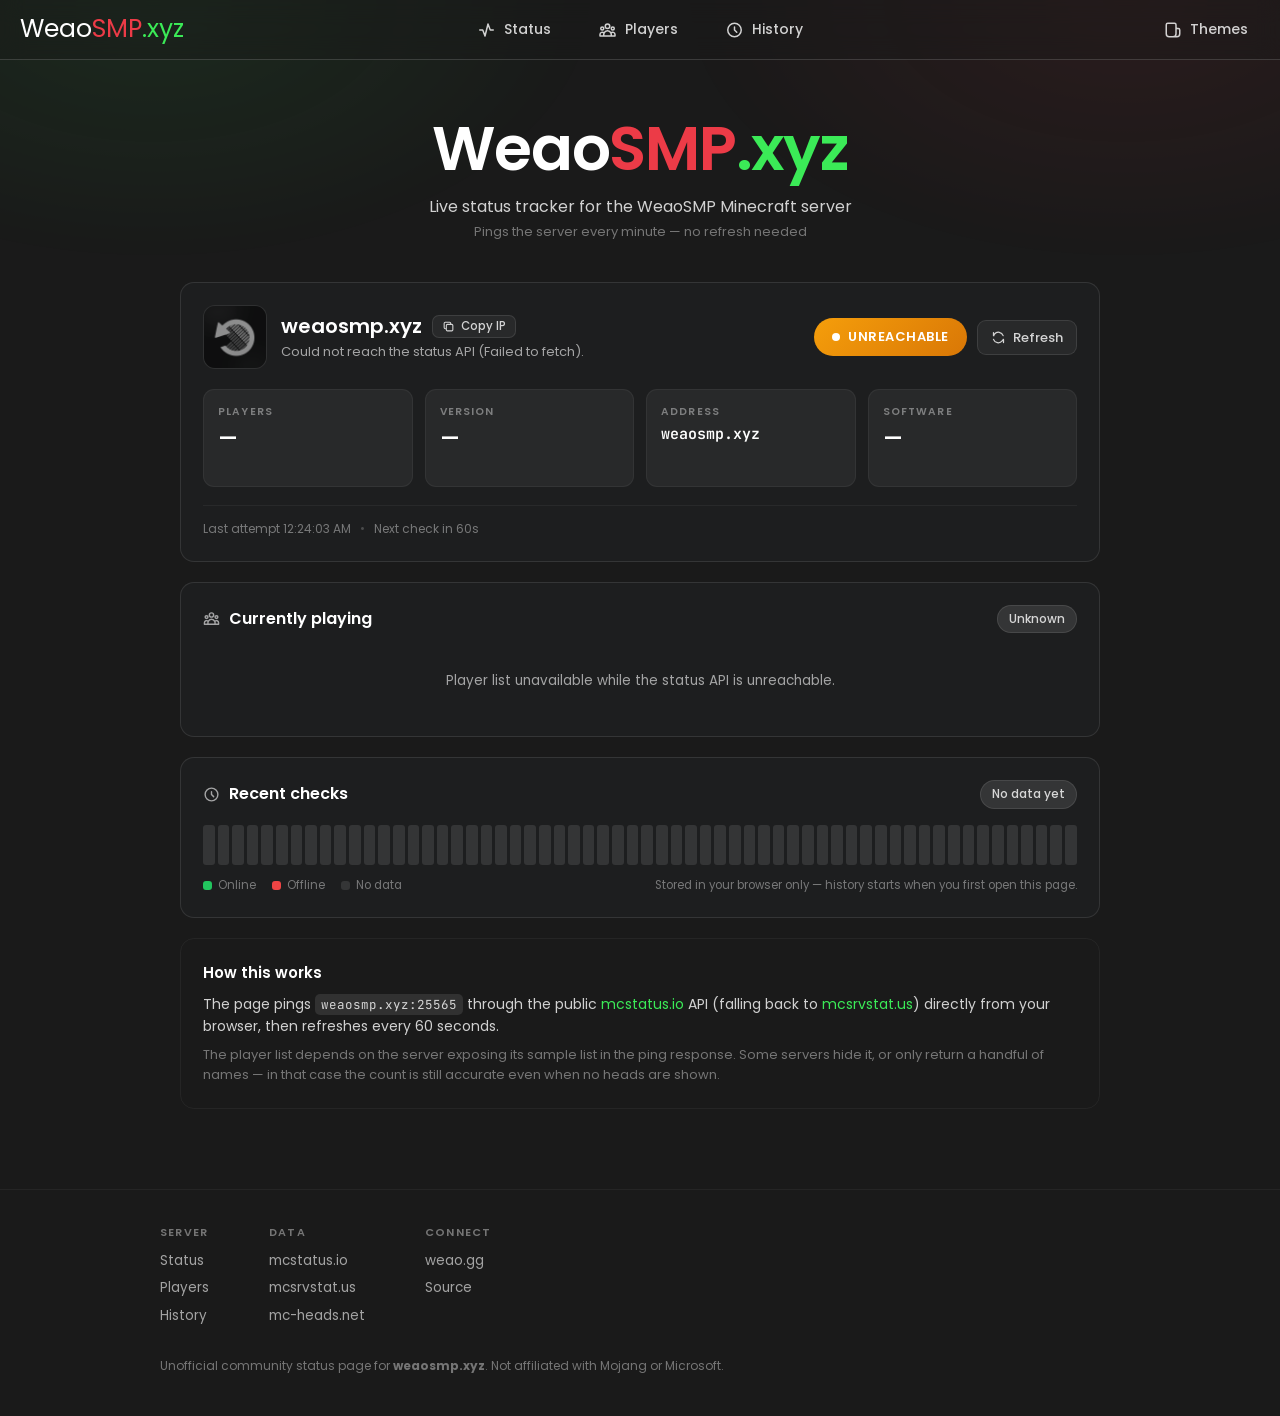
==== commit a55e1d44: "Fix theme label colours and add the voxlis, Sirmeme and Ball 2.0 effects The picker's labels were in" ====
--- a/index.html
+++ b/index.html
@@ -20,6 +20,7 @@
 <body class="antialiased dark" data-theme="dark">
 
 <div class="bg-gradient" aria-hidden="true"></div>
+<div class="rain" id="rain" aria-hidden="true"></div>
 
 <header class="topbar">
   <div class="topbar-logo">
--- a/assets/css/style.css
+++ b/assets/css/style.css
@@ -27,7 +27,8 @@
 
 /* --- Themes, lifted verbatim from the WEAO design system --- */
 
-[data-theme="dark"] {
+html[data-theme="dark"],
+body[data-theme="dark"] {
   --background: #1a1a1a;
   --background-alt: #000;
   --background-secondary: #2124257c;
@@ -51,7 +52,8 @@
   --scrollbar-thumb-hover: #ffffff40;
 }
 
-[data-theme="amoled"] {
+html[data-theme="amoled"],
+body[data-theme="amoled"] {
   --weao-green: gray;
   --weao-red: gray;
   --background: #000;
@@ -77,7 +79,8 @@
   --scrollbar-thumb-hover: #ffffff26;
 }
 
-[data-theme="kyoto"] {
+html[data-theme="kyoto"],
+body[data-theme="kyoto"] {
   --weao-green: #d1d9f9;
   --weao-red: #d1d9f9;
   --background: #171821;
@@ -103,7 +106,8 @@
   --scrollbar-thumb-hover: #d1d9f980;
 }
 
-[data-theme="light"] {
+html[data-theme="light"],
+body[data-theme="light"] {
   --weao-green: #3bea57;
   --weao-red: #ec3b47;
   --background: #f5f5f5;
@@ -129,7 +133,8 @@
   --scrollbar-thumb-hover: #00000040;
 }
 
-[data-theme="voxlis"] {
+html[data-theme="voxlis"],
+body[data-theme="voxlis"] {
   --weao-green: #dc2626;
   --weao-red: #dc2626;
   --background: #000;
@@ -155,7 +160,8 @@
   --scrollbar-thumb-hover: #ffffff40;
 }
 
-[data-theme="pulsery"] {
+html[data-theme="pulsery"],
+body[data-theme="pulsery"] {
   --gradient-opacity: .2;
   --weao-green: #6366f1;
   --weao-red: #6366f1;
@@ -182,7 +188,8 @@
   --scrollbar-thumb-hover: #ffffff40;
 }
 
-[data-theme="sirmeme"] {
+html[data-theme="sirmeme"],
+body[data-theme="sirmeme"] {
   --weao-green: #ff00d8;
   --weao-red: #35ff03;
   --background: #000;
@@ -208,7 +215,8 @@
   --scrollbar-thumb-hover: #ffffff40;
 }
 
-[data-theme="revision"] {
+html[data-theme="revision"],
+body[data-theme="revision"] {
   --weao-green: #3bea57;
   --weao-red: #ec3b47;
   --background: #0f0f14;
@@ -234,7 +242,8 @@
   --scrollbar-thumb-hover: #e06c754d;
 }
 
-[data-theme="ball20"] {
+html[data-theme="ball20"],
+body[data-theme="ball20"] {
   --weao-green: #000;
   --weao-red: #000;
   --background: #fff;
@@ -377,6 +386,8 @@
   gap: 2px;
 }
 .theme-menu[hidden] { display: none; }
+/* Labels are deliberately theme-independent: one dark grey on every palette,
+   so the list never inherits a colour from the theme it is offering. */
 .theme-option {
   display: flex;
   align-items: center;
@@ -385,19 +396,22 @@
   border: 1px solid transparent;
   border-radius: 8px;
   background: none;
-  color: var(--foreground-muted);
+  color: #7f7f7f;
   font: 500 13px/1 var(--font-poppins);
   text-align: left;
   cursor: pointer;
   transition: background .15s ease, color .15s ease, border-color .15s ease;
 }
-.theme-option:hover { background: var(--interactive-primary-hover); color: var(--foreground-alt); }
+.theme-option:hover { background: var(--interactive-primary-hover); color: #9c9c9c; }
 .theme-option[aria-checked="true"] {
   background: var(--interactive-selected);
   border-color: var(--weao-green);
-  color: var(--foreground);
+  color: #fff;
   font-weight: 600;
 }
+/* …pure black instead of pure white on the light palettes */
+html[data-theme="light"] .theme-option[aria-checked="true"],
+html[data-theme="ball20"] .theme-option[aria-checked="true"] { color: #000; }
 .theme-swatch {
   width: 15px; height: 15px;
   border-radius: 4px;
@@ -858,6 +872,55 @@
 .to-top:active { transform: translateY(0) scale(.94); }
 .to-top svg { width: 20px; height: 20px; }
 
+
+/* ===== Theme effects =====================================================
+   voxlis.NET and Sirmeme rain their emblem down the page; Ball 2.0 paints
+   its image over every surface. Both mirror what weao.gg does.
+   ======================================================================== */
+
+.rain {
+  position: fixed;
+  inset: 0;
+  overflow: hidden;
+  pointer-events: none;
+  z-index: 0;
+}
+.rain-item {
+  position: absolute;
+  top: 0;
+  opacity: 0;
+  will-change: transform;
+  animation:
+    rainMove var(--dur) linear var(--delay) infinite,
+    rainFade .8s ease var(--delay) forwards;
+}
+.rain-item.is-click {
+  animation:
+    rainMove var(--dur) linear both,
+    rainFade .4s ease both;
+}
+@keyframes rainMove {
+  from { transform: translate3d(0, -100px, 0) rotate(var(--rot0)); }
+  to   { transform: translate3d(var(--drift), 100vh, 0) rotate(var(--rot1)); }
+}
+@keyframes rainFade {
+  to { opacity: var(--op); }
+}
+
+/* Ball 2.0 — the image covers the page and every element on it */
+html[data-theme="ball20"] {
+  background: url("../img/ball2.0.png") 0 0 / cover no-repeat fixed;
+}
+html[data-theme="ball20"] body { background: transparent; }
+html[data-theme="ball20"] * {
+  background-image: url("../img/ball2.0.png") !important;
+  background-position: 50% !important;
+  background-repeat: no-repeat !important;
+  background-size: 100% 100% !important;
+}
+html[data-theme="ball20"] .bg-gradient,
+html[data-theme="ball20"] .rain { display: none; }
+
 /* ===== Toast ===== */
 .toast {
   position: fixed;
@@ -901,6 +964,7 @@
 }
 
 @media (prefers-reduced-motion: reduce) {
+  .rain { display: none; }
   *, *::before, *::after {
     animation-duration: .01ms !important;
     animation-iteration-count: 1 !important;
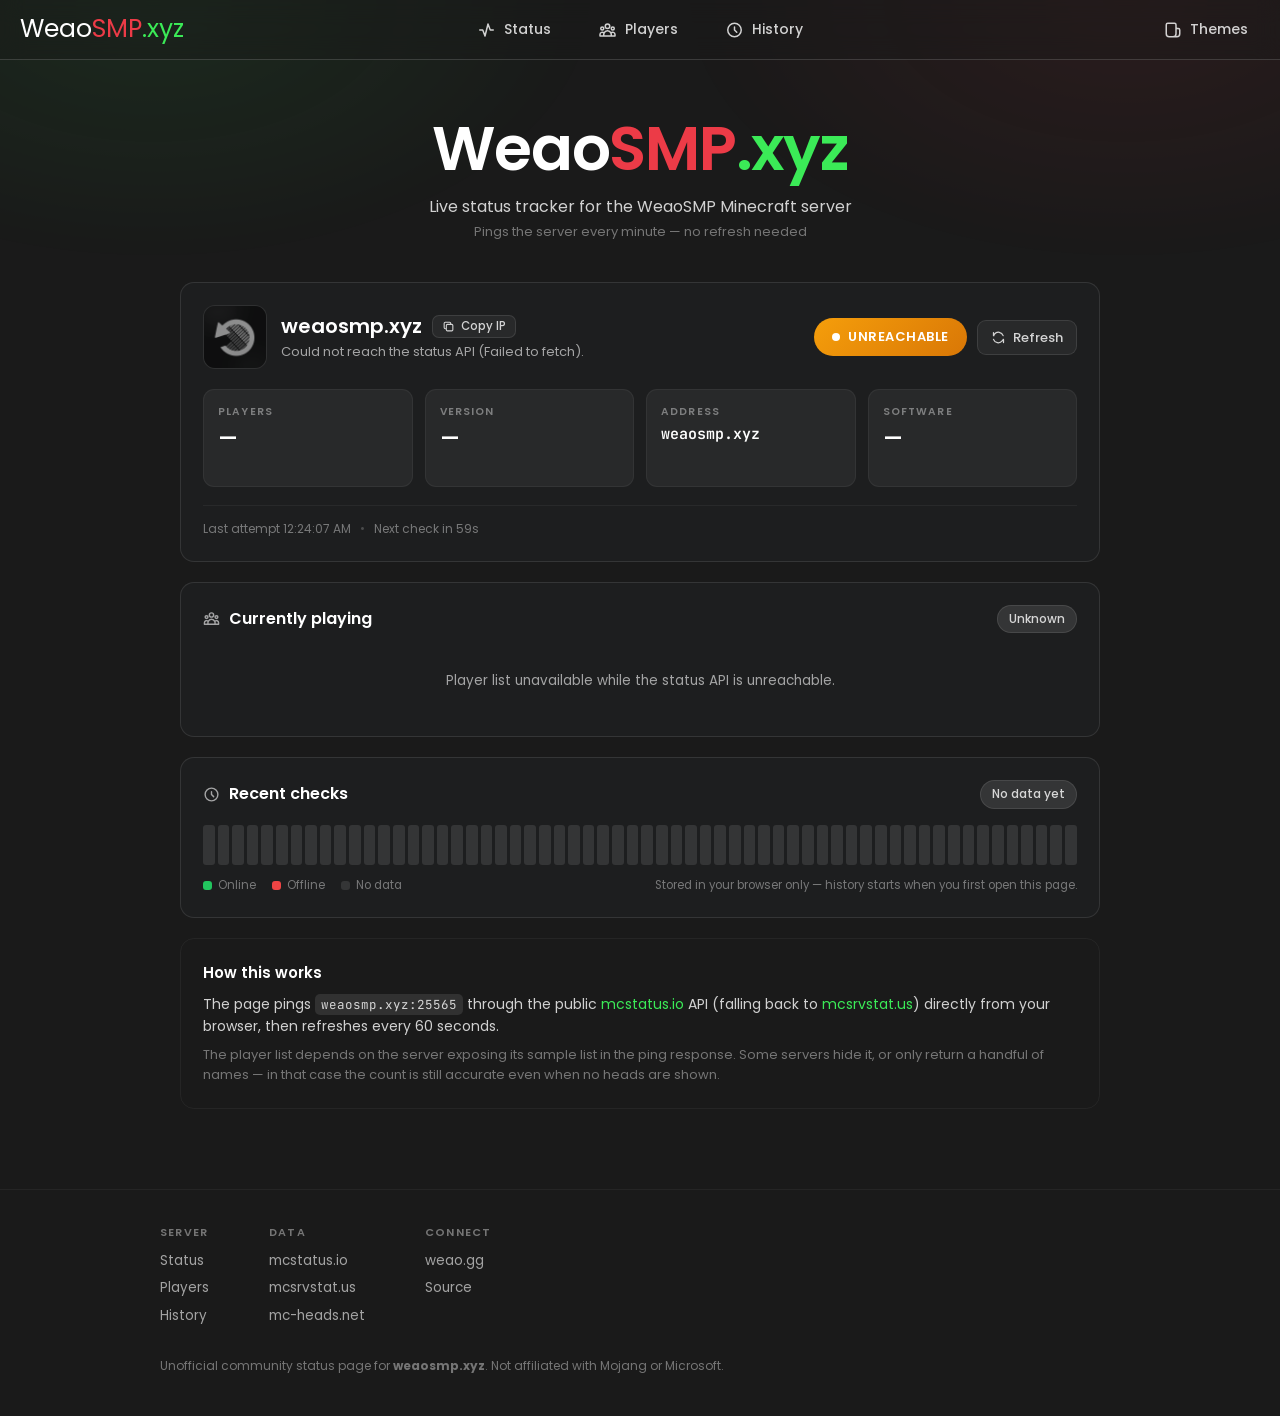
==== commit 36b470fd: "Add a Discord-first link embed and generate its thumbnail - Full Open Graph + Twitter card block wit" ====
--- a/index.html
+++ b/index.html
@@ -4,18 +4,44 @@
 <meta charset="utf-8" />
 <meta name="viewport" content="width=device-width, initial-scale=1, maximum-scale=5, viewport-fit=cover" />
 <title>WeaoSMP.xyz &mdash; Server Status</title>
-<meta name="description" content="Live status tracker for the weaosmp.xyz Minecraft server. Player count, version, MOTD and who's currently playing." />
-<meta name="theme-color" content="#1a1a1a" />
-<meta property="og:title" content="WeaoSMP.xyz — Server Status" />
-<meta property="og:description" content="Live status tracker for the weaosmp.xyz Minecraft server." />
+<meta name="description" content="Live status for the weaosmp.xyz Minecraft server — who is playing right now, player count, version, MOTD and uptime history." />
+<link rel="canonical" href="https://mireyacs.github.io/weaosmp-status/" />
+
+<!-- Discord tints an embed's left bar with the first theme-color it finds, so
+     that one is WEAO green. Browsers prefer a media-matched tag, which keeps
+     the mobile address bar the same dark as the page. -->
+<meta name="theme-color" content="#3bea57" />
+<meta name="theme-color" content="#1a1a1a" media="(prefers-color-scheme: dark)" />
+<meta name="theme-color" content="#1a1a1a" media="(prefers-color-scheme: light)" />
+
+<!-- Open Graph — Discord, Slack, iMessage, Facebook. Absolute URLs only:
+     scrapers do not resolve relative ones. -->
+<meta property="og:site_name" content="WeaoSMP.xyz" />
 <meta property="og:type" content="website" />
+<meta property="og:url" content="https://mireyacs.github.io/weaosmp-status/" />
+<meta property="og:title" content="WeaoSMP.xyz — Minecraft Server Status" />
+<meta property="og:description" content="Live status for weaosmp.xyz — who is playing right now, player count, version, MOTD and uptime history. Refreshes every 60 seconds." />
+<meta property="og:locale" content="en_US" />
+<meta property="og:image" content="https://mireyacs.github.io/weaosmp-status/assets/img/og-image.png" />
+<meta property="og:image:secure_url" content="https://mireyacs.github.io/weaosmp-status/assets/img/og-image.png" />
+<meta property="og:image:type" content="image/png" />
+<meta property="og:image:width" content="1200" />
+<meta property="og:image:height" content="630" />
+<meta property="og:image:alt" content="WeaoSMP.xyz — Minecraft server status tracker" />
+
+<!-- Twitter/X card tags; Discord also reads twitter:card to decide between a
+     thumbnail and a full-width image. -->
+<meta name="twitter:card" content="summary_large_image" />
+<meta name="twitter:title" content="WeaoSMP.xyz — Minecraft Server Status" />
+<meta name="twitter:description" content="Live status for weaosmp.xyz — who is playing right now, player count, version, MOTD and uptime history." />
+<meta name="twitter:image" content="https://mireyacs.github.io/weaosmp-status/assets/img/og-image.png" />
+<meta name="twitter:image:alt" content="WeaoSMP.xyz — Minecraft server status tracker" />
 <link rel="preconnect" href="https://fonts.googleapis.com" />
 <link rel="preconnect" href="https://fonts.gstatic.com" crossorigin />
 <link href="https://fonts.googleapis.com/css2?family=Poppins:wght@300;400;500;600;700&family=JetBrains+Mono:wght@400;500&display=swap" rel="stylesheet" />
 <link rel="stylesheet" href="assets/css/style.css" />
 <link rel="icon" href="assets/img/favicon.ico" sizes="any" />
-<link rel="apple-touch-icon" href="assets/img/server-icon.webp" />
-<meta property="og:image" content="assets/img/server-icon.webp" />
+<link rel="apple-touch-icon" href="assets/img/apple-touch-icon.png" />
 </head>
 <body class="antialiased dark" data-theme="dark">
 
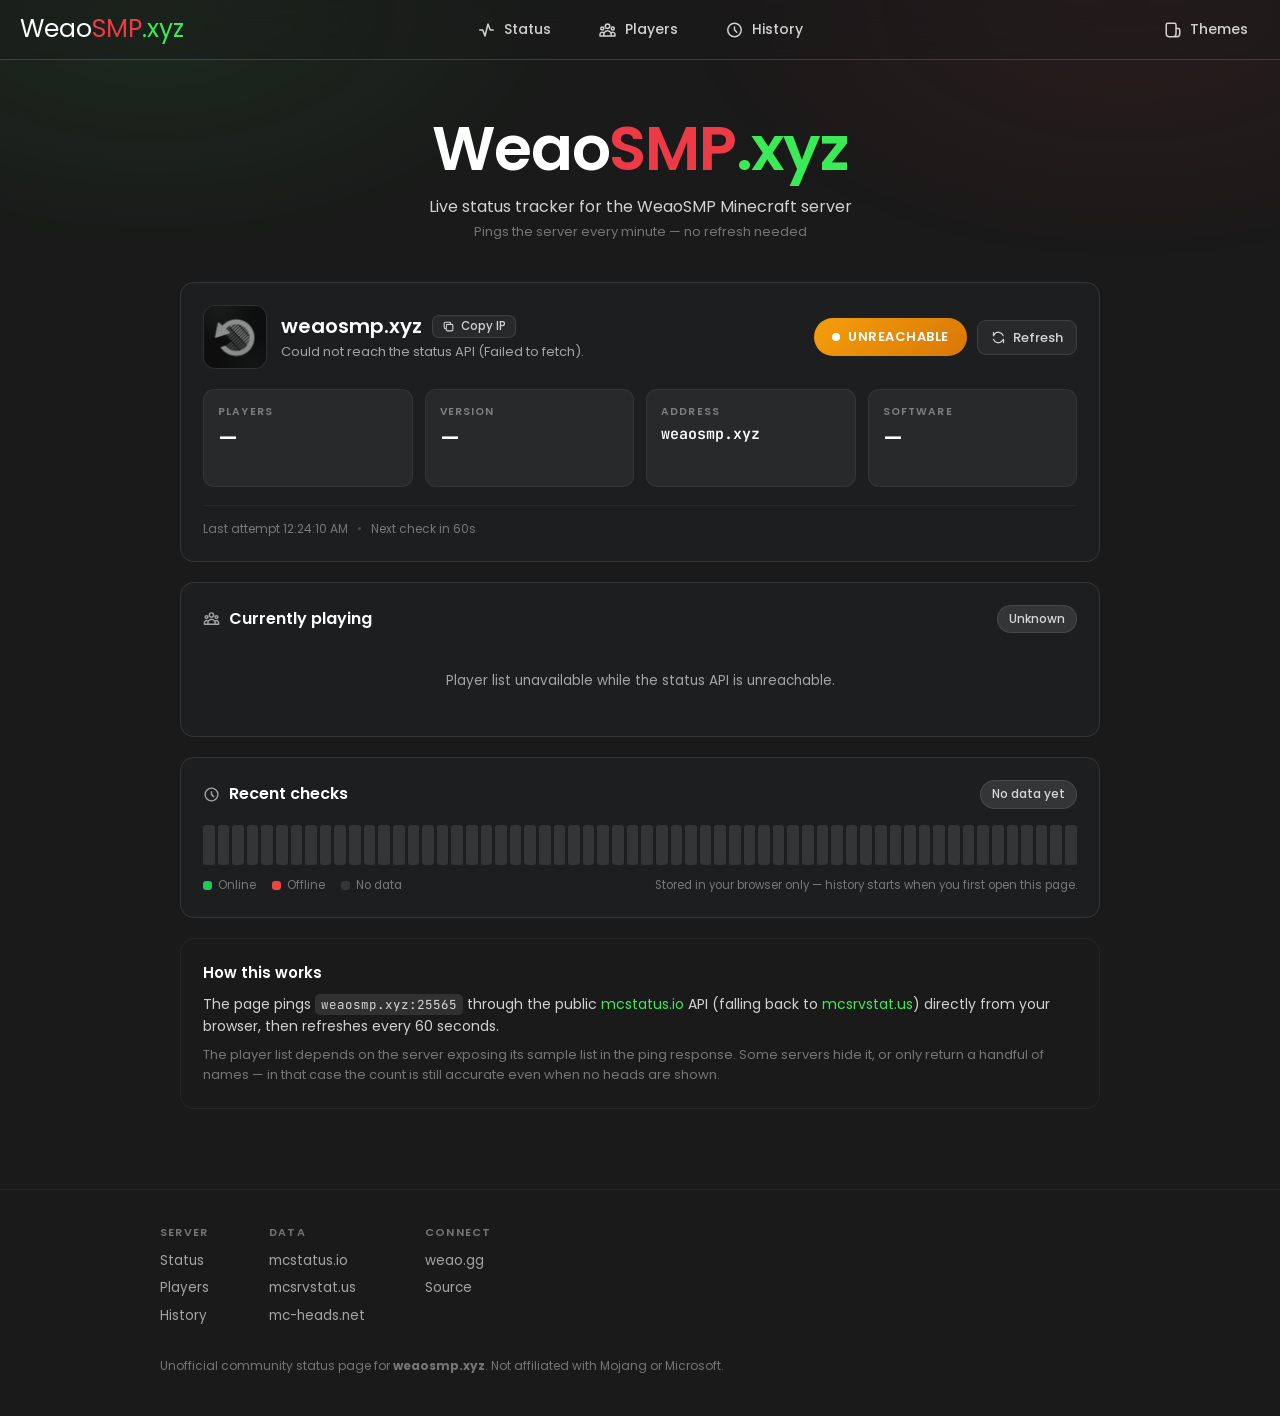
==== commit 51479744: "Add an Israel theme that switches the site to Hebrew The palette uses the flag's white field and #00" ====
--- a/index.html
+++ b/index.html
@@ -38,7 +38,7 @@
 <meta name="twitter:image:alt" content="WeaoSMP.xyz — Minecraft server status tracker" />
 <link rel="preconnect" href="https://fonts.googleapis.com" />
 <link rel="preconnect" href="https://fonts.gstatic.com" crossorigin />
-<link href="https://fonts.googleapis.com/css2?family=Poppins:wght@300;400;500;600;700&family=JetBrains+Mono:wght@400;500&display=swap" rel="stylesheet" />
+<link href="https://fonts.googleapis.com/css2?family=Poppins:wght@300;400;500;600;700&family=Rubik:wght@300;400;500;600;700&family=JetBrains+Mono:wght@400;500&display=swap" rel="stylesheet" />
 <link rel="stylesheet" href="assets/css/style.css" />
 <link rel="icon" href="assets/img/favicon.ico" sizes="any" />
 <link rel="apple-touch-icon" href="assets/img/apple-touch-icon.png" />
@@ -56,22 +56,22 @@
   <nav class="topbar-nav">
     <a class="nav-item" href="#status">
       <svg class="nav-icon" viewBox="0 0 24 24" fill="none" stroke="currentColor" stroke-width="2" aria-hidden="true"><path stroke-linecap="round" stroke-linejoin="round" d="M3 12h4l3 8 4-16 3 8h4"/></svg>
-      <span>Status</span>
+      <span data-i18n="nav.status">Status</span>
     </a>
     <a class="nav-item" href="#players">
       <svg class="nav-icon" viewBox="0 0 24 24" fill="none" stroke="currentColor" stroke-width="2" aria-hidden="true"><path stroke-linecap="round" stroke-linejoin="round" d="M17 20h5v-2a3 3 0 00-5.4-1.8M17 20H7m10 0v-2c0-.7-.1-1.3-.4-1.8M7 20H2v-2a3 3 0 015.4-1.8M7 20v-2c0-.7.1-1.3.4-1.8m0 0a5 5 0 019.2 0M15 7a3 3 0 11-6 0 3 3 0 016 0zm6 3a2 2 0 11-4 0 2 2 0 014 0zM7 10a2 2 0 11-4 0 2 2 0 014 0z"/></svg>
-      <span>Players</span>
+      <span data-i18n="nav.players">Players</span>
     </a>
     <a class="nav-item" href="#history">
       <svg class="nav-icon" viewBox="0 0 24 24" fill="none" stroke="currentColor" stroke-width="2" aria-hidden="true"><path stroke-linecap="round" stroke-linejoin="round" d="M12 8v4l3 3m6-3a9 9 0 11-18 0 9 9 0 0118 0z"/></svg>
-      <span>History</span>
+      <span data-i18n="nav.history">History</span>
     </a>
   </nav>
 
   <div class="topbar-actions">
-    <button class="nav-item theme-btn" id="theme-btn" type="button" aria-label="Change theme" aria-haspopup="true" aria-expanded="false">
+    <button class="nav-item theme-btn" id="theme-btn" type="button" data-i18n-aria-label="nav.themes" aria-label="Change theme" aria-haspopup="true" aria-expanded="false">
       <svg class="nav-icon" viewBox="0 0 24 24" fill="none" stroke="currentColor" stroke-width="2" aria-hidden="true"><path stroke-linecap="round" stroke-linejoin="round" d="M7 21a4 4 0 01-4-4V5a2 2 0 012-2h9a2 2 0 012 2v12a4 4 0 01-4 4H7zm0 0h10a4 4 0 004-4v-5a2 2 0 00-2-2h-2"/></svg>
-      <span>Themes</span>
+      <span data-i18n="nav.themes">Themes</span>
     </button>
     <div class="theme-menu" id="theme-menu" role="menu" hidden></div>
   </div>
@@ -81,8 +81,8 @@
 
   <section class="hero">
     <h1 class="hero-title"><span>Weao</span><span class="logo-red">SMP</span><span class="logo-green">.xyz</span></h1>
-    <p class="hero-sub">Live status tracker for the WeaoSMP Minecraft server</p>
-    <p class="hero-sub-alt">Pings the server every minute &mdash; no refresh needed</p>
+    <p class="hero-sub" data-i18n="hero.sub">Live status tracker for the WeaoSMP Minecraft server</p>
+    <p class="hero-sub-alt" data-i18n="hero.subAlt">Pings the server every minute &mdash; no refresh needed</p>
   </section>
 
   <!-- ===== STATUS ===== -->
@@ -94,47 +94,47 @@
         <div class="status-identity-text">
           <div class="status-host">
             <span id="host-label">weaosmp.xyz</span>
-            <button class="copy-btn" id="copy-btn" type="button" title="Copy server address">
+            <button class="copy-btn" id="copy-btn" type="button" data-i18n-title="status.copyTitle" title="Copy server address">
               <svg viewBox="0 0 24 24" fill="none" stroke="currentColor" stroke-width="2" aria-hidden="true"><path stroke-linecap="round" stroke-linejoin="round" d="M8 16H6a2 2 0 01-2-2V6a2 2 0 012-2h8a2 2 0 012 2v2m-6 12h8a2 2 0 002-2v-8a2 2 0 00-2-2h-8a2 2 0 00-2 2v8a2 2 0 002 2z"/></svg>
-              <span>Copy IP</span>
+              <span data-i18n="status.copyIp">Copy IP</span>
             </button>
           </div>
-          <div class="status-sub" id="status-sub">Contacting the server&hellip;</div>
+          <div class="status-sub" id="status-sub" data-i18n="status.contacting">Contacting the server&hellip;</div>
         </div>
       </div>
 
       <div class="status-right">
         <span class="status-badge is-checking" id="status-badge">
-          <span class="status-dot"></span><span id="status-badge-text">Checking</span>
+          <span class="status-dot"></span><span id="status-badge-text" data-i18n="status.checking">Checking</span>
         </span>
-        <button class="refresh-btn" id="refresh-btn" type="button" title="Refresh now">
+        <button class="refresh-btn" id="refresh-btn" type="button" data-i18n-title="status.refreshTitle" title="Refresh now">
           <svg class="refresh-icon" viewBox="0 0 24 24" fill="none" stroke="currentColor" stroke-width="2" aria-hidden="true"><path stroke-linecap="round" stroke-linejoin="round" d="M4 4v5h.6M20 20v-5h-.6M19.4 9A8 8 0 005.6 6.6L4 9m0 6a8 8 0 0013.8 2.4L20 15"/></svg>
-          <span id="refresh-label">Refresh</span>
+          <span id="refresh-label" data-i18n="status.refresh">Refresh</span>
         </button>
       </div>
     </div>
 
     <div class="motd-wrap" id="motd-wrap" hidden>
-      <div class="motd-label">MOTD</div>
+      <div class="motd-label" data-i18n="status.motd">MOTD</div>
       <pre class="motd" id="motd"></pre>
     </div>
 
     <div class="stat-grid" id="stat-grid">
-      <div class="stat"><div class="stat-label">Players</div><div class="stat-value" id="stat-players">&mdash;</div><div class="stat-meta" id="stat-players-meta">&nbsp;</div></div>
-      <div class="stat"><div class="stat-label">Version</div><div class="stat-value" id="stat-version">&mdash;</div><div class="stat-meta" id="stat-protocol">&nbsp;</div></div>
-      <div class="stat"><div class="stat-label">Address</div><div class="stat-value mono" id="stat-address">weaosmp.xyz</div><div class="stat-meta mono" id="stat-ip">&nbsp;</div></div>
-      <div class="stat"><div class="stat-label">Software</div><div class="stat-value" id="stat-software">&mdash;</div><div class="stat-meta" id="stat-plugins">&nbsp;</div></div>
+      <div class="stat"><div class="stat-label" data-i18n="stat.players">Players</div><div class="stat-value" id="stat-players">&mdash;</div><div class="stat-meta" id="stat-players-meta">&nbsp;</div></div>
+      <div class="stat"><div class="stat-label" data-i18n="stat.version">Version</div><div class="stat-value" id="stat-version">&mdash;</div><div class="stat-meta" id="stat-protocol">&nbsp;</div></div>
+      <div class="stat"><div class="stat-label" data-i18n="stat.address">Address</div><div class="stat-value mono" id="stat-address">weaosmp.xyz</div><div class="stat-meta mono" id="stat-ip">&nbsp;</div></div>
+      <div class="stat"><div class="stat-label" data-i18n="stat.software">Software</div><div class="stat-value" id="stat-software">&mdash;</div><div class="stat-meta" id="stat-plugins">&nbsp;</div></div>
     </div>
 
     <div class="capacity" id="capacity" hidden>
-      <div class="capacity-head"><span>Server capacity</span><span id="capacity-pct">0%</span></div>
+      <div class="capacity-head"><span data-i18n="status.capacity">Server capacity</span><span id="capacity-pct">0%</span></div>
       <div class="capacity-bar"><div class="capacity-fill" id="capacity-fill" style="width:0%"></div></div>
     </div>
 
     <div class="status-foot">
       <span id="last-checked">Never checked</span>
       <span class="dot-sep">&bull;</span>
-      <span id="next-check">Next check in &mdash;s</span>
+      <span id="next-check"></span>
     </div>
   </section>
 
@@ -143,12 +143,12 @@
     <div class="card-head">
       <h2 class="card-title">
         <svg class="card-icon" viewBox="0 0 24 24" fill="none" stroke="currentColor" stroke-width="2" aria-hidden="true"><path stroke-linecap="round" stroke-linejoin="round" d="M17 20h5v-2a3 3 0 00-5.4-1.8M17 20H7m10 0v-2c0-.7-.1-1.3-.4-1.8M7 20H2v-2a3 3 0 015.4-1.8M7 20v-2c0-.7.1-1.3.4-1.8m0 0a5 5 0 019.2 0M15 7a3 3 0 11-6 0 3 3 0 016 0zm6 3a2 2 0 11-4 0 2 2 0 014 0zM7 10a2 2 0 11-4 0 2 2 0 014 0z"/></svg>
-        Currently playing
+        <span data-i18n="players.title">Currently playing</span>
       </h2>
       <span class="pill" id="players-pill">&mdash;</span>
     </div>
     <div class="player-grid" id="player-grid"></div>
-    <p class="empty" id="players-empty">Waiting for the first ping&hellip;</p>
+    <p class="empty" id="players-empty" data-i18n="players.waiting">Waiting for the first ping&hellip;</p>
   </section>
 
   <!-- ===== HISTORY ===== -->
@@ -156,30 +156,30 @@
     <div class="card-head">
       <h2 class="card-title">
         <svg class="card-icon" viewBox="0 0 24 24" fill="none" stroke="currentColor" stroke-width="2" aria-hidden="true"><path stroke-linecap="round" stroke-linejoin="round" d="M12 8v4l3 3m6-3a9 9 0 11-18 0 9 9 0 0118 0z"/></svg>
-        Recent checks
+        <span data-i18n="history.title">Recent checks</span>
       </h2>
       <span class="pill" id="uptime-pill">&mdash;</span>
     </div>
     <div class="uptime-strip" id="uptime-strip"></div>
     <div class="uptime-legend">
-      <span><i class="sw sw-up"></i> Online</span>
-      <span><i class="sw sw-down"></i> Offline</span>
-      <span><i class="sw sw-none"></i> No data</span>
-      <span class="uptime-note">Stored in your browser only &mdash; history starts when you first open this page.</span>
+      <span><i class="sw sw-up"></i> <span data-i18n="history.online">Online</span></span>
+      <span><i class="sw sw-down"></i> <span data-i18n="history.offline">Offline</span></span>
+      <span><i class="sw sw-none"></i> <span data-i18n="history.noData">No data</span></span>
+      <span class="uptime-note" data-i18n="history.note">Stored in your browser only &mdash; history starts when you first open this page.</span>
     </div>
     <div class="spark-wrap" id="spark-wrap" hidden>
-      <div class="spark-head"><span>Player count over time</span><span id="spark-peak"></span></div>
+      <div class="spark-head"><span data-i18n="history.spark">Player count over time</span><span id="spark-peak"></span></div>
       <svg class="spark" id="spark" viewBox="0 0 600 90" preserveAspectRatio="none" aria-hidden="true"></svg>
     </div>
   </section>
 
   <section class="how card card-quiet">
-    <h2 class="card-title small">How this works</h2>
-    <p>The page pings <code>weaosmp.xyz:25565</code> through the public
+    <h2 class="card-title small" data-i18n="how.title">How this works</h2>
+    <p data-i18n-html="how.body">The page pings <code>weaosmp.xyz:25565</code> through the public
       <a href="https://mcstatus.io" target="_blank" rel="noopener noreferrer">mcstatus.io</a> API
       (falling back to <a href="https://mcsrvstat.us" target="_blank" rel="noopener noreferrer">mcsrvstat.us</a>) directly from your browser,
       then refreshes every 60 seconds.</p>
-    <p class="muted">The player list depends on the server exposing its sample list in the ping response. Some servers hide it, or only return a handful of names &mdash; in that case the count is still accurate even when no heads are shown.</p>
+    <p class="muted" data-i18n="how.caveat">The player list depends on the server exposing its sample list in the ping response. Some servers hide it, or only return a handful of names &mdash; in that case the count is still accurate even when no heads are shown.</p>
   </section>
 
 </main>
@@ -187,27 +187,27 @@
 <footer class="footer">
   <div class="footer-cols">
     <div class="footer-col">
-      <h3>Server</h3>
-      <a href="#status">Status</a>
-      <a href="#players">Players</a>
-      <a href="#history">History</a>
+      <h3 data-i18n="footer.server">Server</h3>
+      <a href="#status" data-i18n="nav.status">Status</a>
+      <a href="#players" data-i18n="nav.players">Players</a>
+      <a href="#history" data-i18n="nav.history">History</a>
     </div>
     <div class="footer-col">
-      <h3>Data</h3>
+      <h3 data-i18n="footer.data">Data</h3>
       <a href="https://mcstatus.io" target="_blank" rel="noopener noreferrer">mcstatus.io</a>
       <a href="https://mcsrvstat.us" target="_blank" rel="noopener noreferrer">mcsrvstat.us</a>
       <a href="https://mc-heads.net" target="_blank" rel="noopener noreferrer">mc-heads.net</a>
     </div>
     <div class="footer-col">
-      <h3>Connect</h3>
+      <h3 data-i18n="footer.connect">Connect</h3>
       <a href="https://weao.gg" target="_blank" rel="noopener noreferrer">weao.gg</a>
-      <a href="https://github.com/mireyacs/weaosmp-status" target="_blank" rel="noopener noreferrer">Source</a>
+      <a href="https://github.com/mireyacs/weaosmp-status" target="_blank" rel="noopener noreferrer" data-i18n="footer.source">Source</a>
     </div>
   </div>
-  <p class="footer-copy">Unofficial community status page for <strong>weaosmp.xyz</strong>. Not affiliated with Mojang or Microsoft.</p>
+  <p class="footer-copy" data-i18n-html="footer.copy">Unofficial community status page for <strong>weaosmp.xyz</strong>. Not affiliated with Mojang or Microsoft.</p>
 </footer>
 
-<button class="to-top" id="to-top" type="button" aria-label="Scroll back to top" title="Back to top">
+<button class="to-top" id="to-top" type="button" data-i18n-aria-label="toTop.aria" data-i18n-title="toTop.title" aria-label="Scroll back to top" title="Back to top">
   <svg viewBox="0 0 24 24" fill="none" stroke="currentColor" stroke-width="2.2" aria-hidden="true"><path stroke-linecap="round" stroke-linejoin="round" d="M12 19V5m0 0l-7 7m7-7l7 7"/></svg>
 </button>
 
--- a/assets/css/style.css
+++ b/assets/css/style.css
@@ -242,6 +242,33 @@
   --scrollbar-thumb-hover: #e06c754d;
 }
 
+html[data-theme="israel"],
+body[data-theme="israel"] {
+  --weao-green: #0038b8;
+  --weao-red: #0038b8;
+  --background: #f2f6fd;
+  --background-alt: #fff;
+  --background-secondary: #ffffffcc;
+  --foreground: #0b1e46;
+  --foreground-alt: #0b1e46cc;
+  --foreground-muted: #0b1e4699;
+  --foreground-subtle: #0b1e4666;
+  --border-primary: #0038b826;
+  --border-secondary: #0038b814;
+  --topbar-bg: #ffffff8c;
+  --topbar-border: #0038b826;
+  --logo-foreground: #0b1e46;
+  --interactive-primary: #0038b80d;
+  --interactive-primary-hover: #0038b814;
+  --interactive-secondary: #0038b81a;
+  --interactive-secondary-hover: #0038b826;
+  --interactive-selected: #0038b826;
+  --gradient-color-1: rgba(0, 56, 184, var(--gradient-opacity));
+  --gradient-color-2: rgba(0, 56, 184, var(--gradient-opacity));
+  --scrollbar-thumb: #0038b833;
+  --scrollbar-thumb-hover: #0038b84d;
+}
+
 html[data-theme="ball20"],
 body[data-theme="ball20"] {
   --weao-green: #000;
@@ -411,6 +438,7 @@
 }
 /* …pure black instead of pure white on the light palettes */
 html[data-theme="light"] .theme-option[aria-checked="true"],
+html[data-theme="israel"] .theme-option[aria-checked="true"],
 html[data-theme="ball20"] .theme-option[aria-checked="true"] { color: #000; }
 .theme-swatch {
   width: 15px; height: 15px;
@@ -942,6 +970,40 @@
 .toast.ok { border-color: var(--status-updated-start); }
 .toast.err { border-color: var(--status-outdated-start); }
 
+
+/* ===== Hebrew / RTL ======================================================
+   Poppins has no Hebrew glyphs, so the Israel theme swaps in Rubik, which
+   carries both scripts and keeps the geometric feel. Everything below only
+   mirrors what flexbox does not mirror on its own.
+   ======================================================================== */
+
+html[lang="he"] {
+  --font-poppins: "Rubik", "Poppins", ui-sans-serif, system-ui, sans-serif;
+}
+
+/* Identifiers stay left-to-right inside right-to-left prose */
+[dir="rtl"] .mono,
+[dir="rtl"] .motd,
+[dir="rtl"] .player-name,
+[dir="rtl"] .status-host,
+[dir="rtl"] .url,
+[dir="rtl"] code {
+  direction: ltr;
+  text-align: left;
+}
+[dir="rtl"] .status-host { text-align: right; }
+
+[dir="rtl"] .theme-menu { right: auto; left: 0; }
+[dir="rtl"] .to-top { right: auto; left: 24px; }
+[dir="rtl"] .uptime-note { margin-left: 0; margin-right: auto; }
+[dir="rtl"] .stat-label,
+[dir="rtl"] .motd-label,
+[dir="rtl"] .footer-col h3 { letter-spacing: 0; }
+
+@media (max-width: 620px) {
+  [dir="rtl"] .to-top { right: auto; left: 16px; }
+}
+
 /* ===== Responsive ===== */
 @media (max-width: 860px) {
   .topbar { padding: 0 16px; }
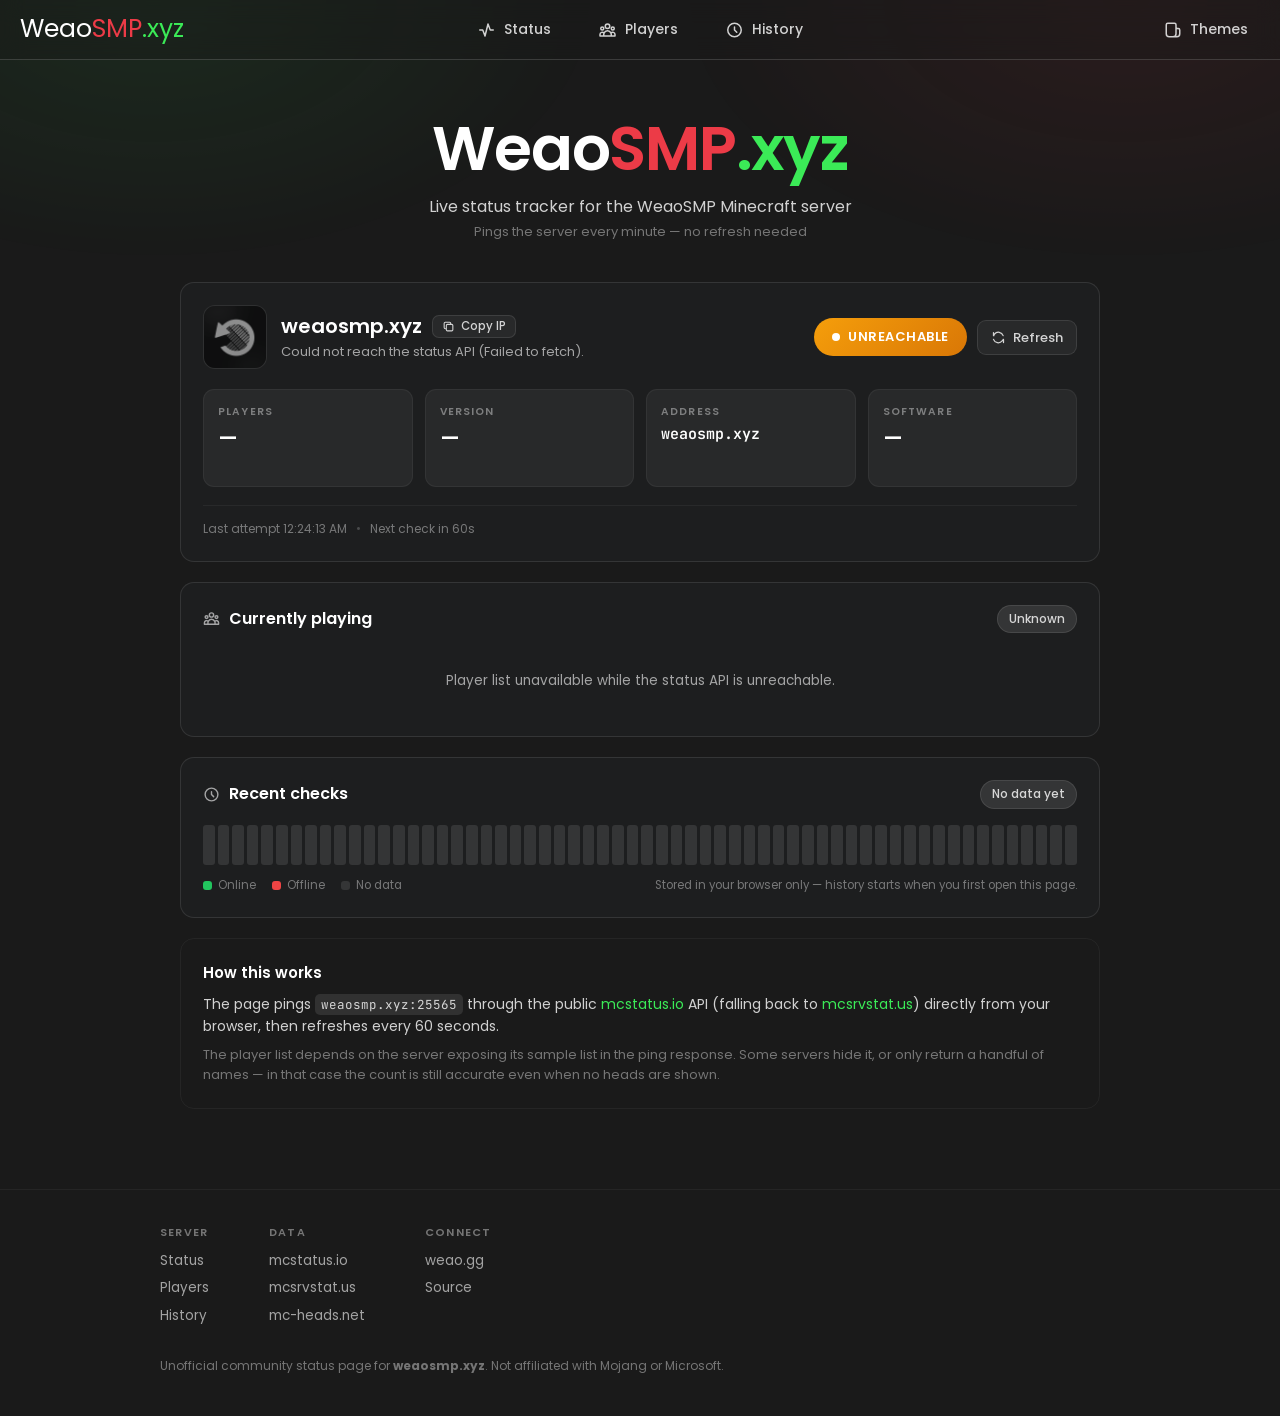
==== commit eed45343: "Add a hidden developer mode Typing "developermode" on the page unlocks a debug panel offering an arb" ====
--- a/index.html
+++ b/index.html
@@ -207,6 +207,96 @@
   <p class="footer-copy" data-i18n-html="footer.copy">Unofficial community status page for <strong>weaosmp.xyz</strong>. Not affiliated with Mojang or Microsoft.</p>
 </footer>
 
+
+<!-- Developer mode: hidden until "developermode" is typed. Kept dir="ltr" and
+     untranslated on purpose — it is a debug surface, not part of the site. -->
+<div class="dev-banner" id="dev-banner" dir="ltr" hidden>
+  <span id="dev-banner-text"></span>
+  <button type="button" id="dev-banner-reset">reset</button>
+</div>
+
+<aside class="dev-panel" id="dev-panel" dir="ltr" hidden aria-label="Developer tools">
+  <header class="dev-head">
+    <span class="dev-dot"></span>
+    <span class="dev-title">Developer mode</span>
+    <div class="dev-head-actions">
+      <button type="button" class="dev-icon" id="dev-min" title="Collapse">&minus;</button>
+      <button type="button" class="dev-icon" id="dev-close" title="Hide (stays unlocked)">&times;</button>
+    </div>
+  </header>
+
+  <div class="dev-body" id="dev-body">
+    <section class="dev-section">
+      <h3>Server target</h3>
+      <div class="dev-row">
+        <input id="dev-host" class="dev-input" placeholder="hostname" spellcheck="false" autocomplete="off" autocapitalize="off" />
+        <input id="dev-port" class="dev-input dev-port" placeholder="25565" inputmode="numeric" autocomplete="off" />
+      </div>
+      <div class="dev-row">
+        <button type="button" class="dev-btn primary" id="dev-apply">Apply</button>
+        <button type="button" class="dev-btn" id="dev-reset">Reset</button>
+      </div>
+      <p class="dev-hint" id="dev-target-hint"></p>
+    </section>
+
+    <section class="dev-section">
+      <h3>Fetch</h3>
+      <label class="dev-field">Source
+        <select id="dev-source" class="dev-input">
+          <option value="auto">auto (mcstatus.io, then mcsrvstat.us)</option>
+          <option value="mcstatus">mcstatus.io only</option>
+          <option value="mcsrvstat">mcsrvstat.us only</option>
+        </select>
+      </label>
+      <label class="dev-field">Interval
+        <span class="dev-inline"><input id="dev-interval" class="dev-input dev-port" type="number" min="5" max="600" step="5" /> s</span>
+      </label>
+      <div class="dev-row">
+        <button type="button" class="dev-btn" id="dev-ping">Ping now</button>
+      </div>
+    </section>
+
+    <section class="dev-section">
+      <h3>Force UI state</h3>
+      <div class="dev-row dev-wrap">
+        <button type="button" class="dev-btn" data-force="off">Live</button>
+        <button type="button" class="dev-btn" data-force="online">Online</button>
+        <button type="button" class="dev-btn" data-force="offline">Offline</button>
+        <button type="button" class="dev-btn" data-force="error">API error</button>
+      </div>
+      <p class="dev-hint">Renders the page against a synthetic response, so the offline server does not block UI work.</p>
+    </section>
+
+    <section class="dev-section">
+      <h3>Last response</h3>
+      <pre class="dev-json" id="dev-json">&mdash;</pre>
+      <div class="dev-row">
+        <button type="button" class="dev-btn" id="dev-copy-json">Copy JSON</button>
+        <button type="button" class="dev-btn" id="dev-copy-diag">Copy diagnostics</button>
+      </div>
+    </section>
+
+    <section class="dev-section">
+      <h3>Diagnostics</h3>
+      <dl class="dev-diag" id="dev-diag"></dl>
+    </section>
+
+    <section class="dev-section">
+      <h3>Storage</h3>
+      <div class="dev-row dev-wrap">
+        <button type="button" class="dev-btn danger" id="dev-purge">Purge site cache</button>
+        <button type="button" class="dev-btn" id="dev-clear-history">Clear history</button>
+      </div>
+      <p class="dev-hint">Purge drops saved history, theme, dev settings, Cache Storage and any service worker, then reloads past the HTTP cache.</p>
+    </section>
+
+    <footer class="dev-foot">
+      <button type="button" class="dev-btn" id="dev-lock">Lock</button>
+      <span class="dev-hint">type <code>developermode</code> to reopen</span>
+    </footer>
+  </div>
+</aside>
+
 <button class="to-top" id="to-top" type="button" data-i18n-aria-label="toTop.aria" data-i18n-title="toTop.title" aria-label="Scroll back to top" title="Back to top">
   <svg viewBox="0 0 24 24" fill="none" stroke="currentColor" stroke-width="2.2" aria-hidden="true"><path stroke-linecap="round" stroke-linejoin="round" d="M12 19V5m0 0l-7 7m7-7l7 7"/></svg>
 </button>
--- a/assets/css/style.css
+++ b/assets/css/style.css
@@ -949,6 +949,207 @@
 html[data-theme="ball20"] .bg-gradient,
 html[data-theme="ball20"] .rain { display: none; }
 
+
+/* ===== Developer mode ====================================================
+   Hidden until unlocked. Deliberately theme-neutral dark chrome: it is a
+   debug surface sitting over nine palettes, and it should never be mistaken
+   for part of the page.
+   ======================================================================== */
+
+.dev-panel {
+  position: fixed;
+  inset-inline-start: 20px;
+  bottom: 20px;
+  width: 340px;
+  max-height: min(78vh, 720px);
+  display: flex;
+  flex-direction: column;
+  z-index: 300;
+  border-radius: 12px;
+  border: 1px solid #ffffff24;
+  background: #111318f2;
+  color: #e8ebf2;
+  font-family: var(--font-mono);
+  font-size: 12px;
+  line-height: 1.5;
+  box-shadow: 0 24px 60px rgba(0, 0, 0, .55);
+  backdrop-filter: blur(14px);
+  -webkit-backdrop-filter: blur(14px);
+}
+.dev-panel[hidden] { display: none; }
+
+.dev-head {
+  display: flex;
+  align-items: center;
+  gap: 8px;
+  padding: 10px 12px;
+  border-bottom: 1px solid #ffffff14;
+  flex-shrink: 0;
+}
+.dev-dot {
+  width: 8px; height: 8px;
+  border-radius: 50%;
+  background: #22c55e;
+  box-shadow: 0 0 10px #22c55e;
+  flex-shrink: 0;
+}
+.dev-title {
+  font-weight: 500;
+  letter-spacing: .04em;
+  text-transform: uppercase;
+  font-size: 11px;
+}
+.dev-head-actions { margin-inline-start: auto; display: flex; gap: 4px; }
+.dev-icon {
+  width: 22px; height: 22px;
+  display: grid;
+  place-items: center;
+  border: 1px solid #ffffff1f;
+  border-radius: 6px;
+  background: #ffffff0d;
+  color: #e8ebf2;
+  font-size: 13px;
+  line-height: 1;
+  cursor: pointer;
+}
+.dev-icon:hover { background: #ffffff1f; }
+
+.dev-body {
+  overflow-y: auto;
+  padding: 4px 12px 12px;
+}
+.dev-panel.is-min .dev-body { display: none; }
+
+.dev-section { padding: 12px 0; border-bottom: 1px dashed #ffffff14; }
+.dev-section:last-of-type { border-bottom: 0; }
+.dev-section h3 {
+  margin: 0 0 8px;
+  font-size: 10px;
+  font-weight: 600;
+  letter-spacing: .12em;
+  text-transform: uppercase;
+  color: #8b93a7;
+}
+
+.dev-row { display: flex; gap: 6px; align-items: center; }
+.dev-row + .dev-row { margin-top: 6px; }
+.dev-row.dev-wrap { flex-wrap: wrap; }
+
+.dev-input {
+  flex: 1;
+  min-width: 0;
+  padding: 6px 8px;
+  border-radius: 6px;
+  border: 1px solid #ffffff24;
+  background: #00000059;
+  color: #e8ebf2;
+  font-family: var(--font-mono);
+  font-size: 12px;
+}
+.dev-input:focus { outline: none; border-color: #3bea57; }
+.dev-port { flex: 0 0 74px; }
+
+.dev-field {
+  display: flex;
+  align-items: center;
+  gap: 8px;
+  margin-bottom: 6px;
+  color: #8b93a7;
+}
+.dev-field .dev-input { flex: 1; }
+.dev-inline { display: flex; align-items: center; gap: 6px; }
+
+.dev-btn {
+  padding: 6px 10px;
+  border-radius: 6px;
+  border: 1px solid #ffffff24;
+  background: #ffffff0d;
+  color: #e8ebf2;
+  font-family: var(--font-mono);
+  font-size: 11.5px;
+  cursor: pointer;
+  white-space: nowrap;
+  transition: background .15s ease, border-color .15s ease;
+}
+.dev-btn:hover { background: #ffffff1f; }
+.dev-btn.primary { background: #16a34a; border-color: #16a34a; }
+.dev-btn.primary:hover { background: #15803d; }
+.dev-btn.danger { border-color: #ef444459; color: #fca5a5; }
+.dev-btn.danger:hover { background: #ef444426; }
+.dev-btn.is-active { background: #3bea5726; border-color: #3bea57; color: #a7f3b4; }
+.dev-btn.is-armed { background: #dc2626; border-color: #dc2626; color: #fff; }
+
+.dev-hint { margin: 8px 0 0; color: #737b8d; font-size: 11px; }
+.dev-hint code { color: #a7f3b4; }
+
+.dev-json {
+  margin: 0;
+  max-height: 170px;
+  overflow: auto;
+  padding: 8px;
+  border-radius: 6px;
+  border: 1px solid #ffffff14;
+  background: #00000059;
+  font-size: 11px;
+  line-height: 1.45;
+  white-space: pre;
+  color: #b9c2d6;
+}
+
+.dev-diag { margin: 0; display: grid; grid-template-columns: auto 1fr; gap: 3px 10px; }
+.dev-diag dt { color: #737b8d; }
+.dev-diag dd { margin: 0; color: #d5dbe8; overflow-wrap: anywhere; }
+
+.dev-foot {
+  display: flex;
+  align-items: center;
+  gap: 10px;
+  padding-top: 12px;
+  border-top: 1px solid #ffffff14;
+}
+.dev-foot .dev-hint { margin: 0; }
+
+/* banner shown whenever the page is pointed somewhere other than the default */
+.dev-banner {
+  position: fixed;
+  top: 68px;
+  left: 50%;
+  transform: translateX(-50%);
+  z-index: 290;
+  display: flex;
+  align-items: center;
+  gap: 10px;
+  padding: 6px 14px;
+  border-radius: 999px;
+  border: 1px solid #f59e0b;
+  background: #1a1206f2;
+  color: #fbbf24;
+  font-family: var(--font-mono);
+  font-size: 11.5px;
+  box-shadow: 0 10px 30px rgba(0, 0, 0, .4);
+}
+.dev-banner[hidden] { display: none; }
+.dev-banner button {
+  border: 1px solid #f59e0b59;
+  border-radius: 5px;
+  background: none;
+  color: #fbbf24;
+  font-family: var(--font-mono);
+  font-size: 11px;
+  padding: 2px 7px;
+  cursor: pointer;
+}
+.dev-banner button:hover { background: #f59e0b26; }
+
+@media (max-width: 620px) {
+  .dev-panel {
+    inset-inline: 12px;
+    width: auto;
+    bottom: 12px;
+    max-height: 70vh;
+  }
+}
+
 /* ===== Toast ===== */
 .toast {
   position: fixed;
@@ -971,6 +1172,48 @@
 .toast.err { border-color: var(--status-outdated-start); }
 
 
+
+/* ===== Israel theme decoration ===========================================
+   A menorah watermark behind the page, and the flag's twin stripes carried
+   under the topbar and over the footer. Star-of-David rain is configured in
+   app.js alongside the other themed rains.
+   ======================================================================== */
+
+html[data-theme="israel"] body::before {
+  content: "";
+  position: fixed;
+  inset-inline-end: 10px;
+  bottom: 10px;
+  width: 370px;
+  height: 370px;
+  background: url("../img/menorah.svg") no-repeat center / contain;
+  opacity: .055;
+  pointer-events: none;
+  z-index: 0;
+}
+
+/* the flag motif: two blue bands with a clear field between them */
+html[data-theme="israel"] .topbar::after,
+html[data-theme="israel"] .footer::before {
+  content: "";
+  position: absolute;
+  left: 0;
+  right: 0;
+  height: 10px;
+  pointer-events: none;
+  opacity: .8;
+  background:
+    linear-gradient(#0038b8, #0038b8) 0 0 / 100% 3px no-repeat,
+    linear-gradient(#0038b8, #0038b8) 0 100% / 100% 3px no-repeat;
+}
+html[data-theme="israel"] .topbar::after { top: 100%; }
+html[data-theme="israel"] .footer::before { bottom: 100%; }
+html[data-theme="israel"] .footer { position: relative; }
+
+@media (max-width: 620px) {
+  html[data-theme="israel"] body::before { width: 260px; height: 260px; opacity: .04; }
+}
+
 /* ===== Hebrew / RTL ======================================================
    Poppins has no Hebrew glyphs, so the Israel theme swaps in Rubik, which
    carries both scripts and keeps the geometric feel. Everything below only
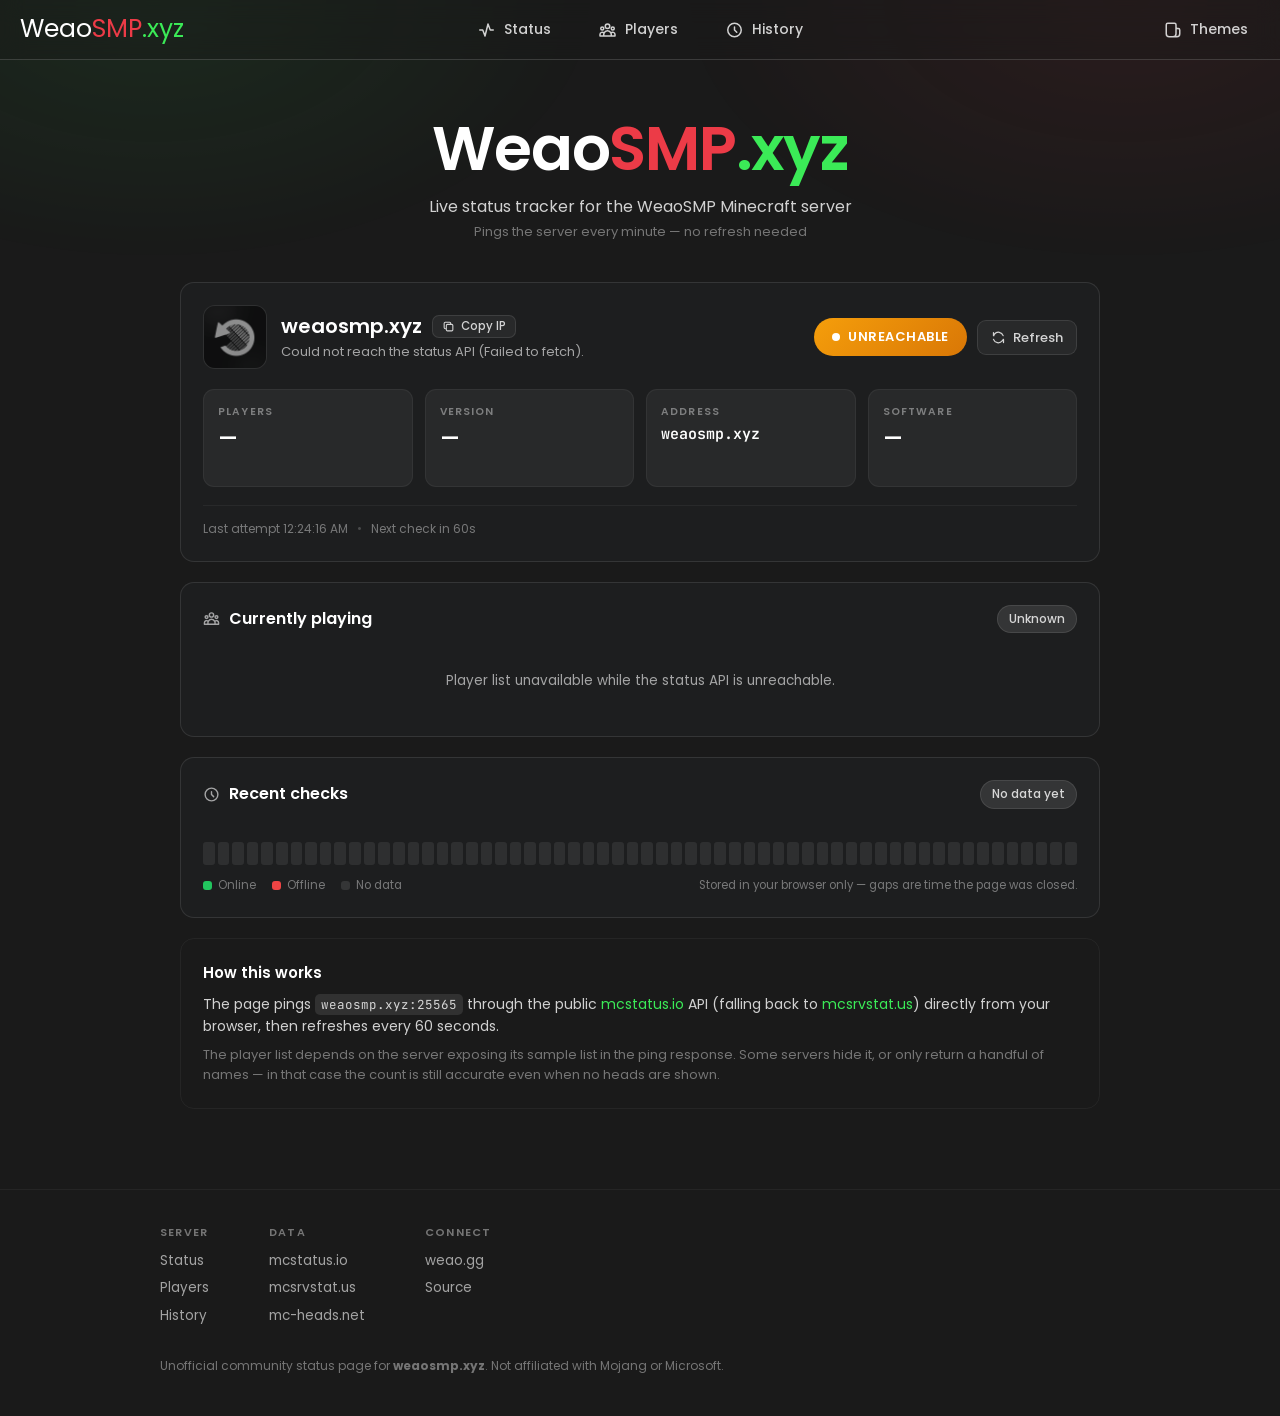
==== commit a9e347e6: "Show time away from the page as "No data" in recent checks The uptime strip drew one cell per stored" ====
--- a/index.html
+++ b/index.html
@@ -165,7 +165,7 @@
       <span><i class="sw sw-up"></i> <span data-i18n="history.online">Online</span></span>
       <span><i class="sw sw-down"></i> <span data-i18n="history.offline">Offline</span></span>
       <span><i class="sw sw-none"></i> <span data-i18n="history.noData">No data</span></span>
-      <span class="uptime-note" data-i18n="history.note">Stored in your browser only &mdash; history starts when you first open this page.</span>
+      <span class="uptime-note" data-i18n="history.note">Stored in your browser only &mdash; gaps are time the page was closed.</span>
     </div>
     <div class="spark-wrap" id="spark-wrap" hidden>
       <div class="spark-head"><span data-i18n="history.spark">Player count over time</span><span id="spark-peak"></span></div>
--- a/assets/css/style.css
+++ b/assets/css/style.css
@@ -782,6 +782,9 @@
   transition: transform .15s ease, filter .15s ease;
 }
 .uptime-cell:hover { transform: scaleY(1.08); filter: brightness(1.25); }
+/* Stretches with no measurement — before the first check, or while the page
+   was closed — sit lower than real checks so an absence reads as a gap. */
+.uptime-cell.none { height: 58%; opacity: .75; }
 .uptime-cell.up { background: linear-gradient(180deg, var(--status-updated-start), var(--status-updated-end)); }
 .uptime-cell.down { background: linear-gradient(180deg, var(--status-outdated-start), var(--status-outdated-end)); }
 
